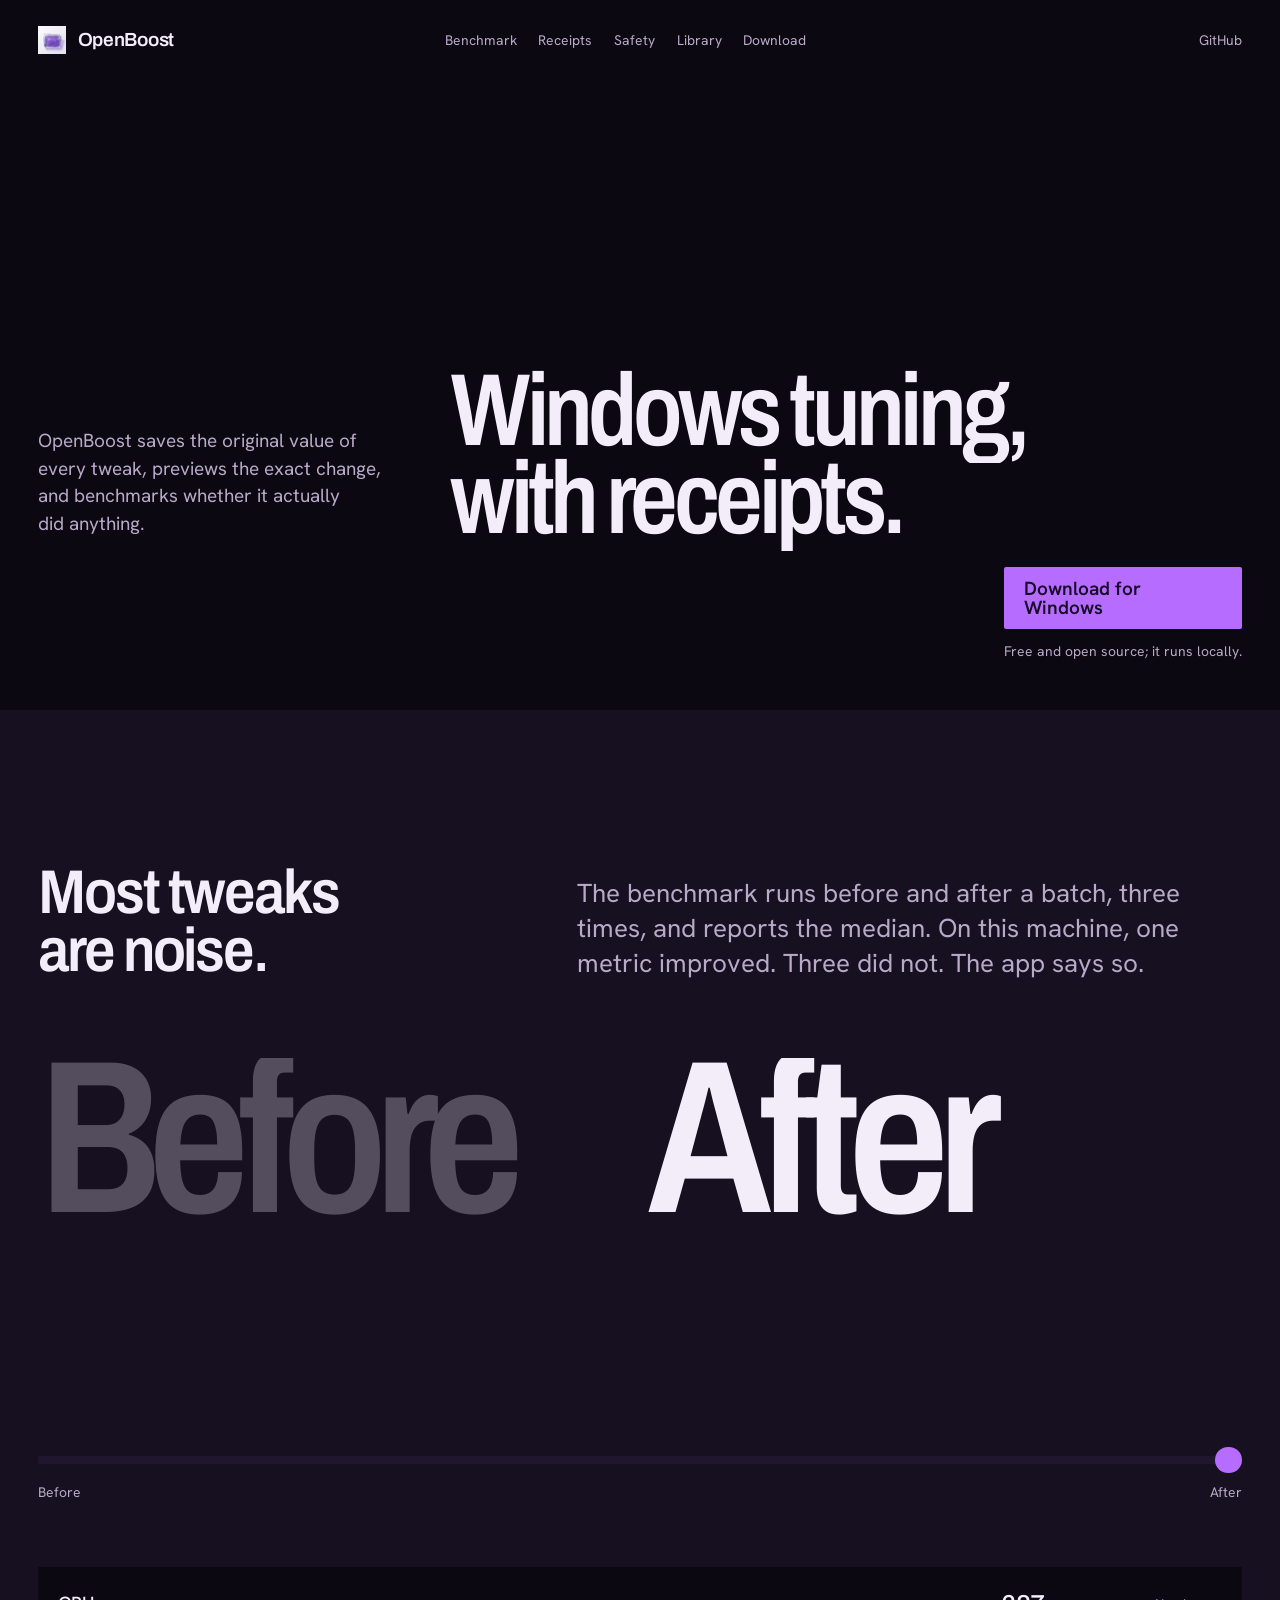
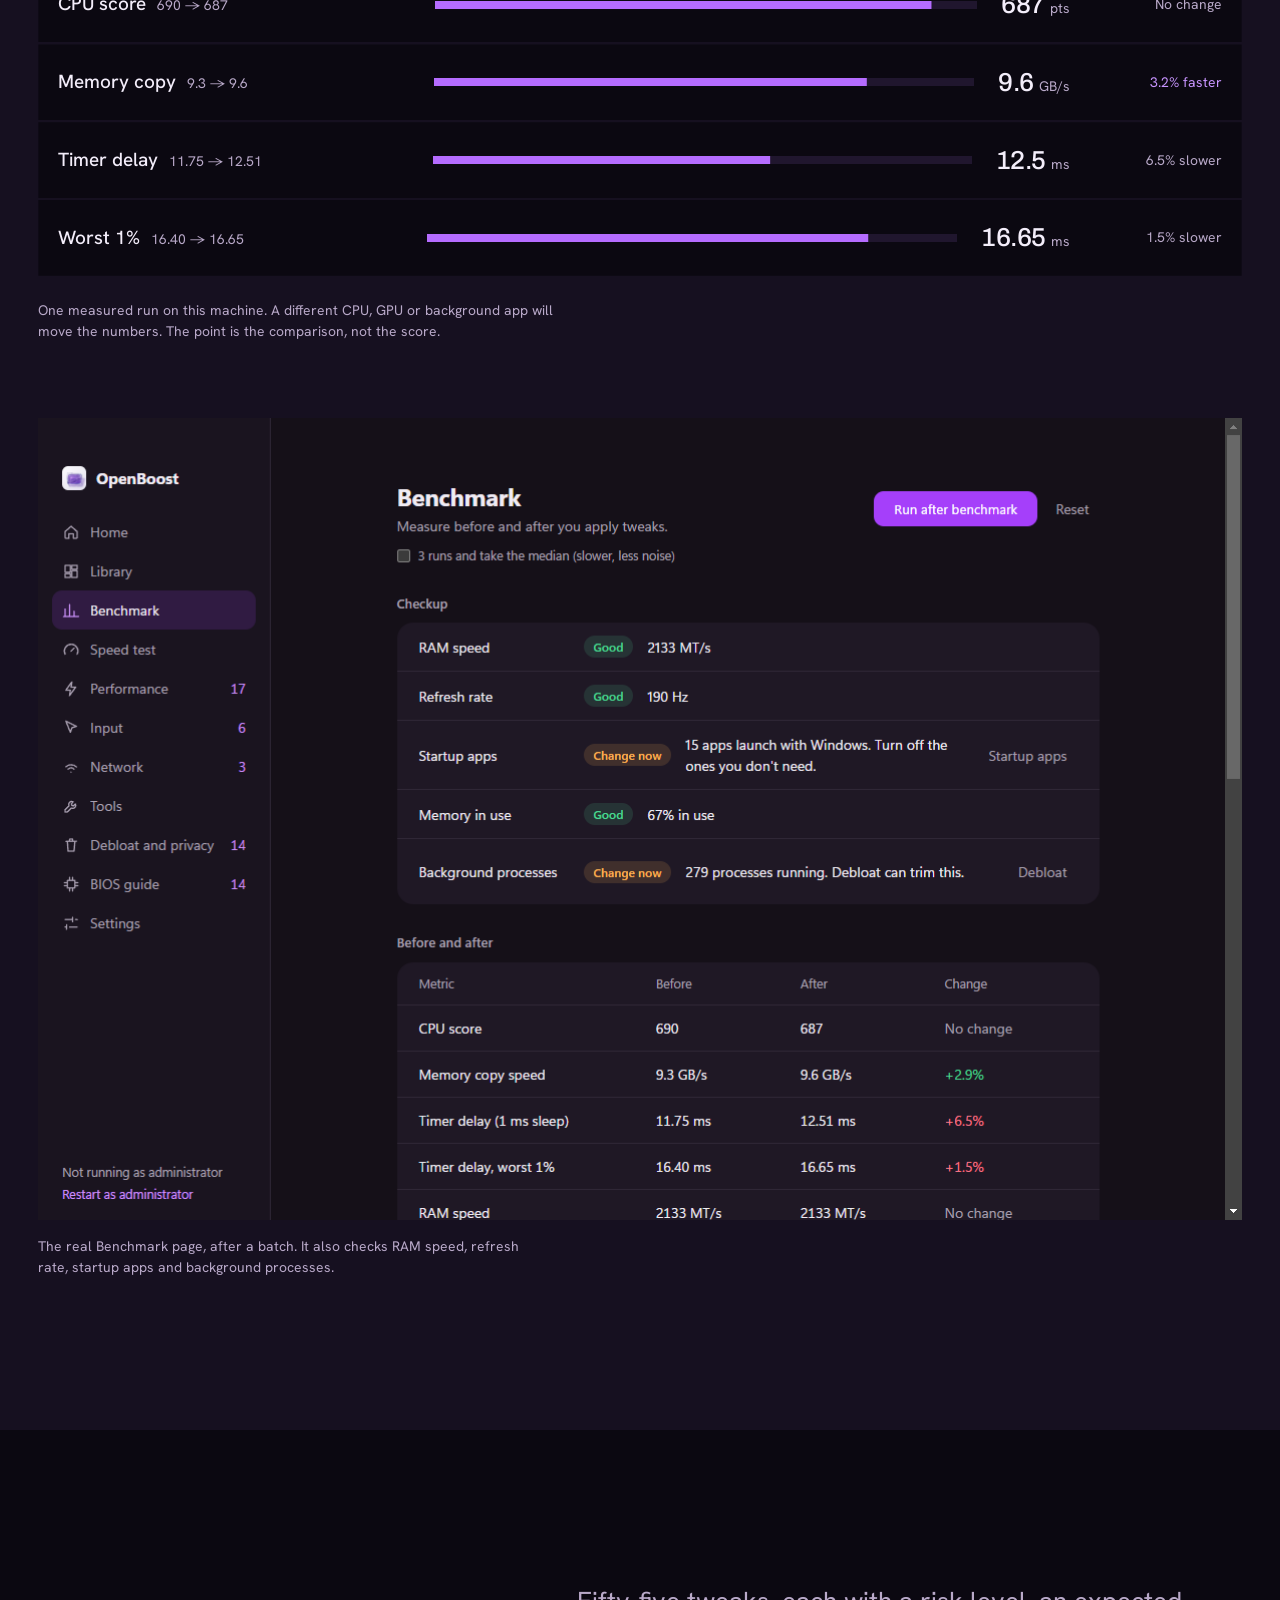
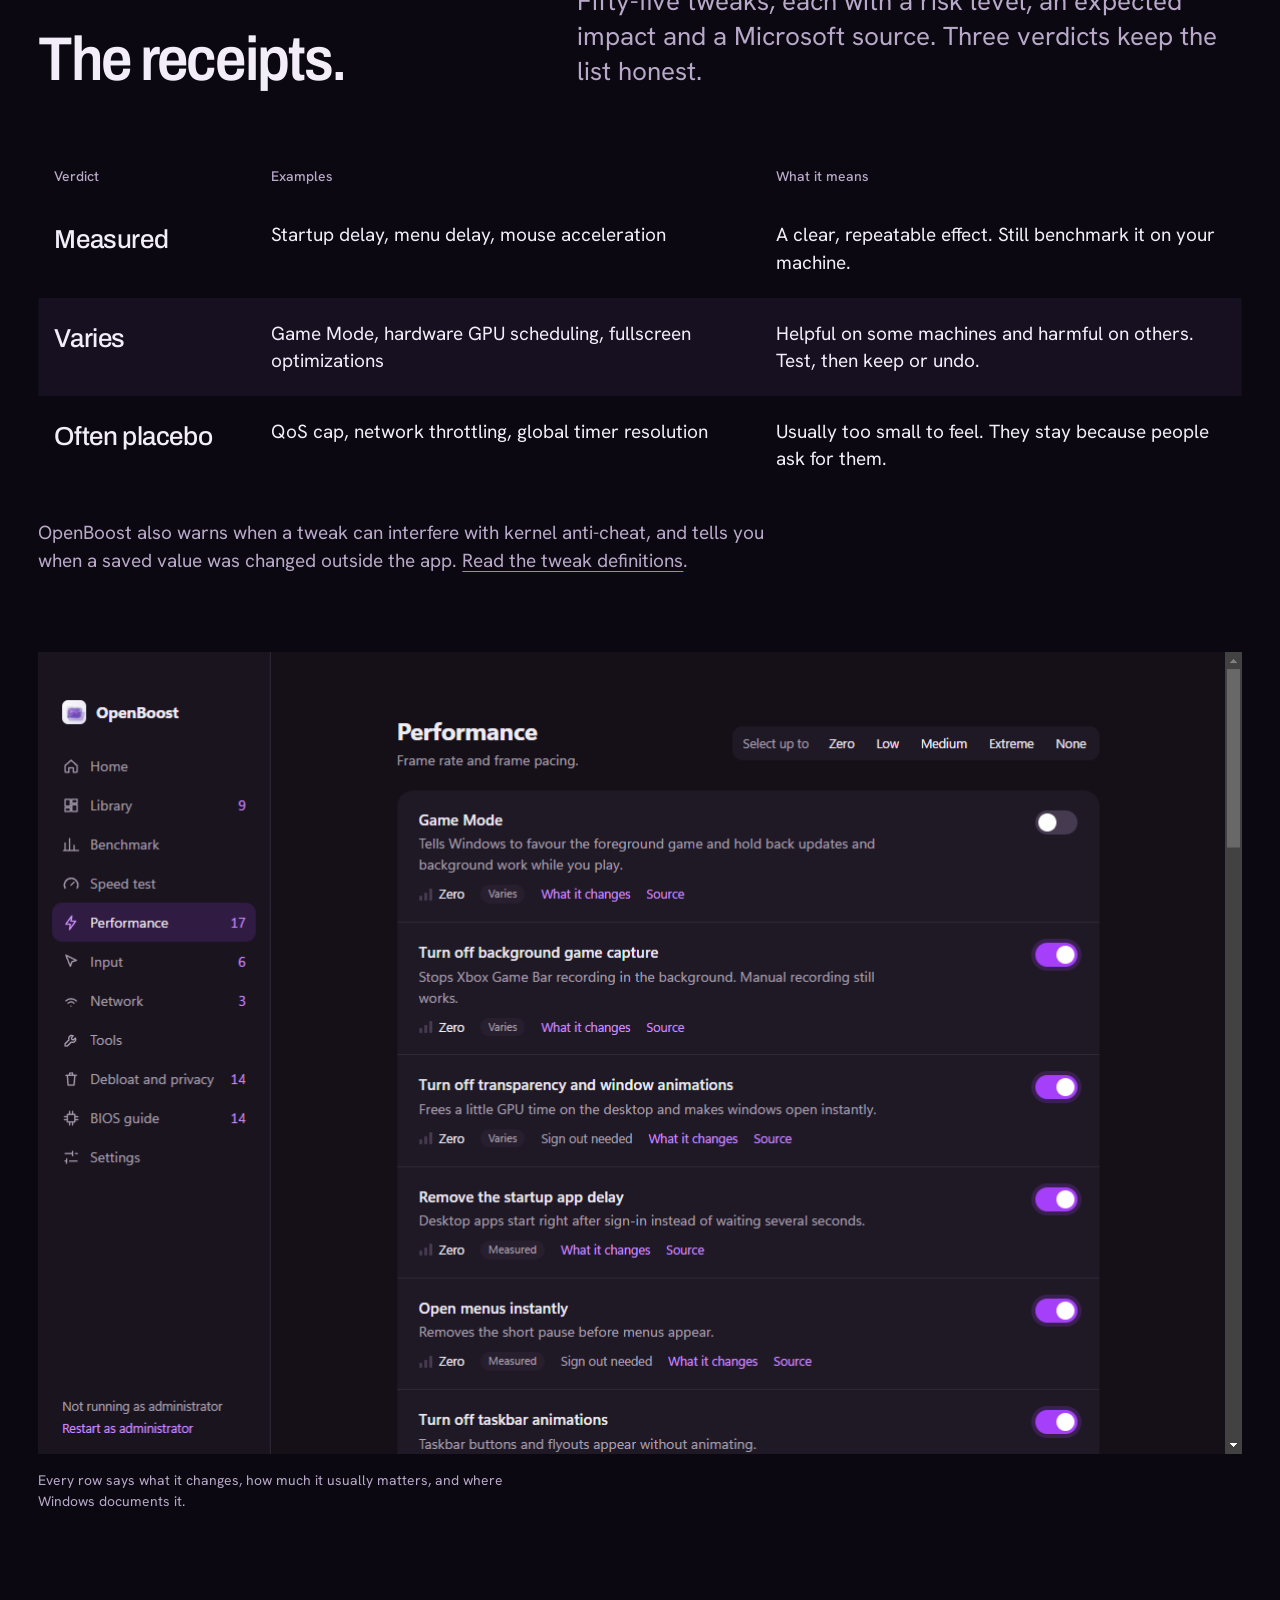
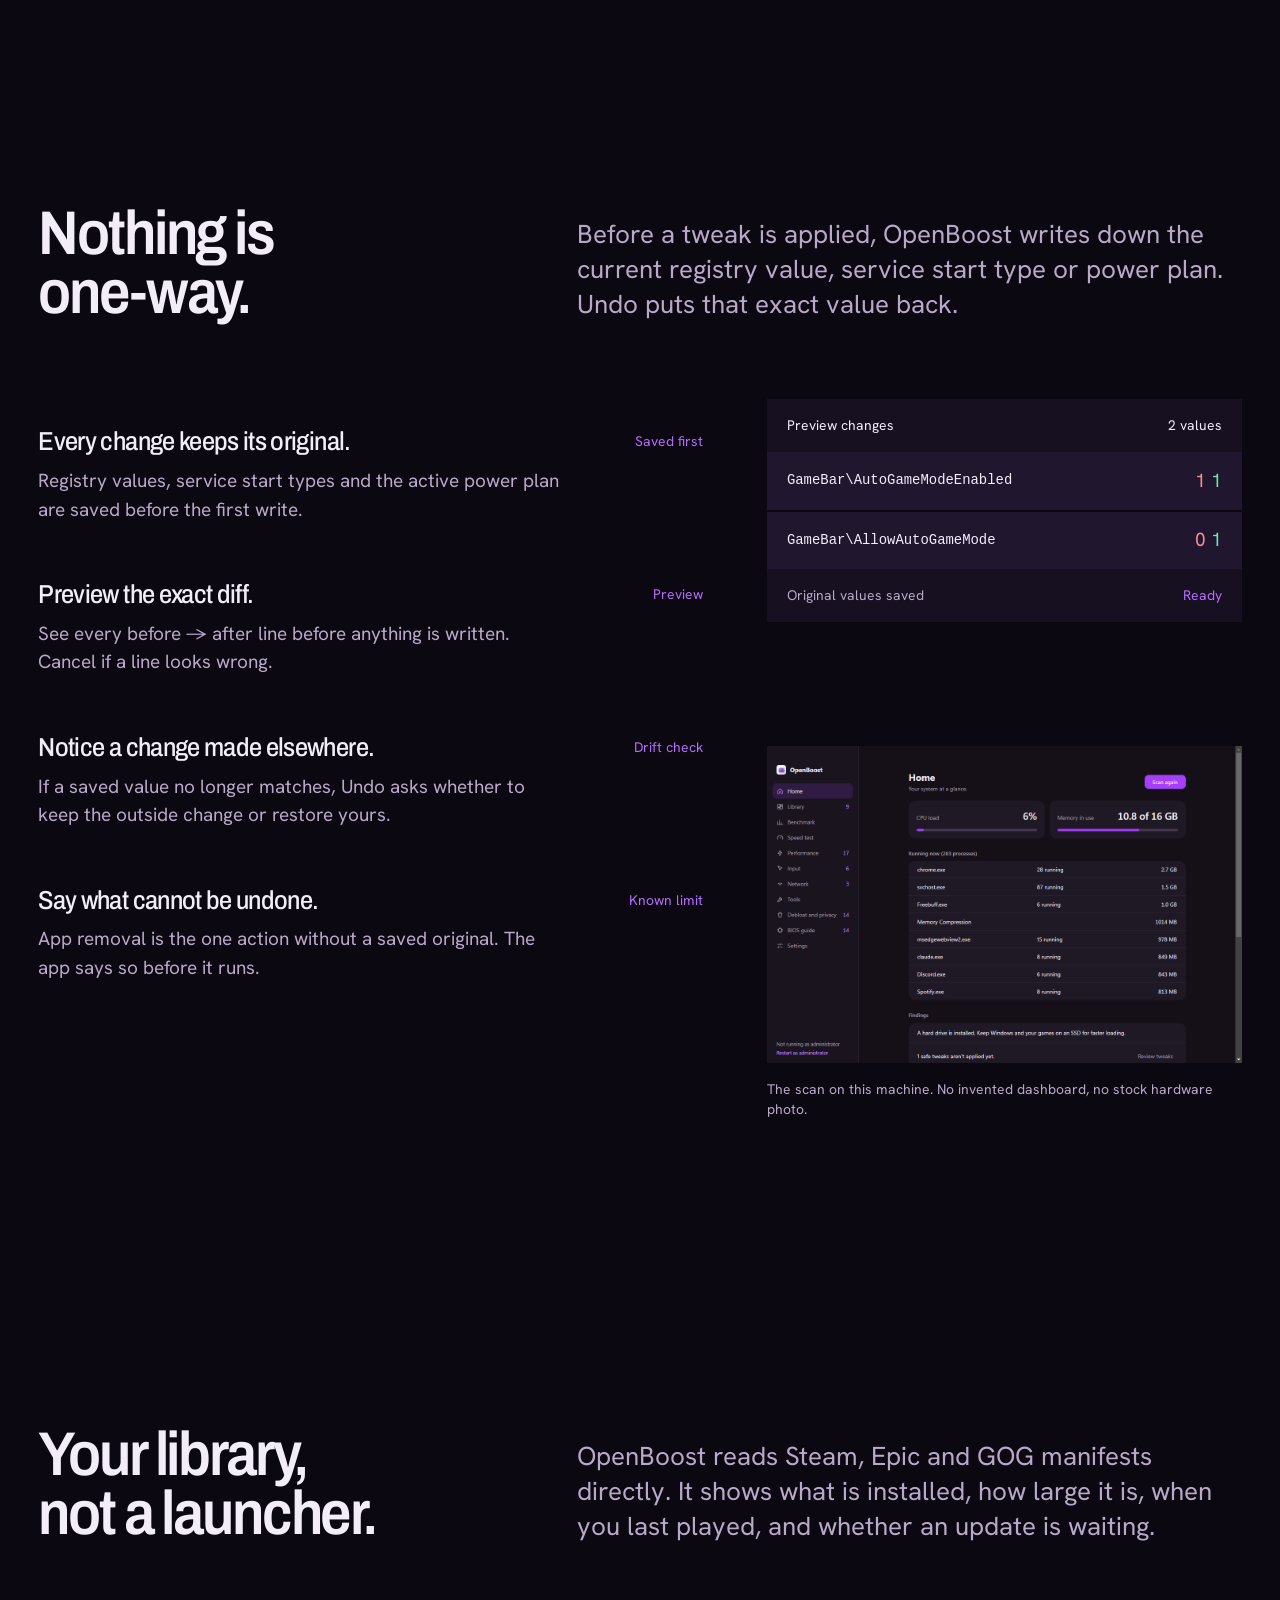
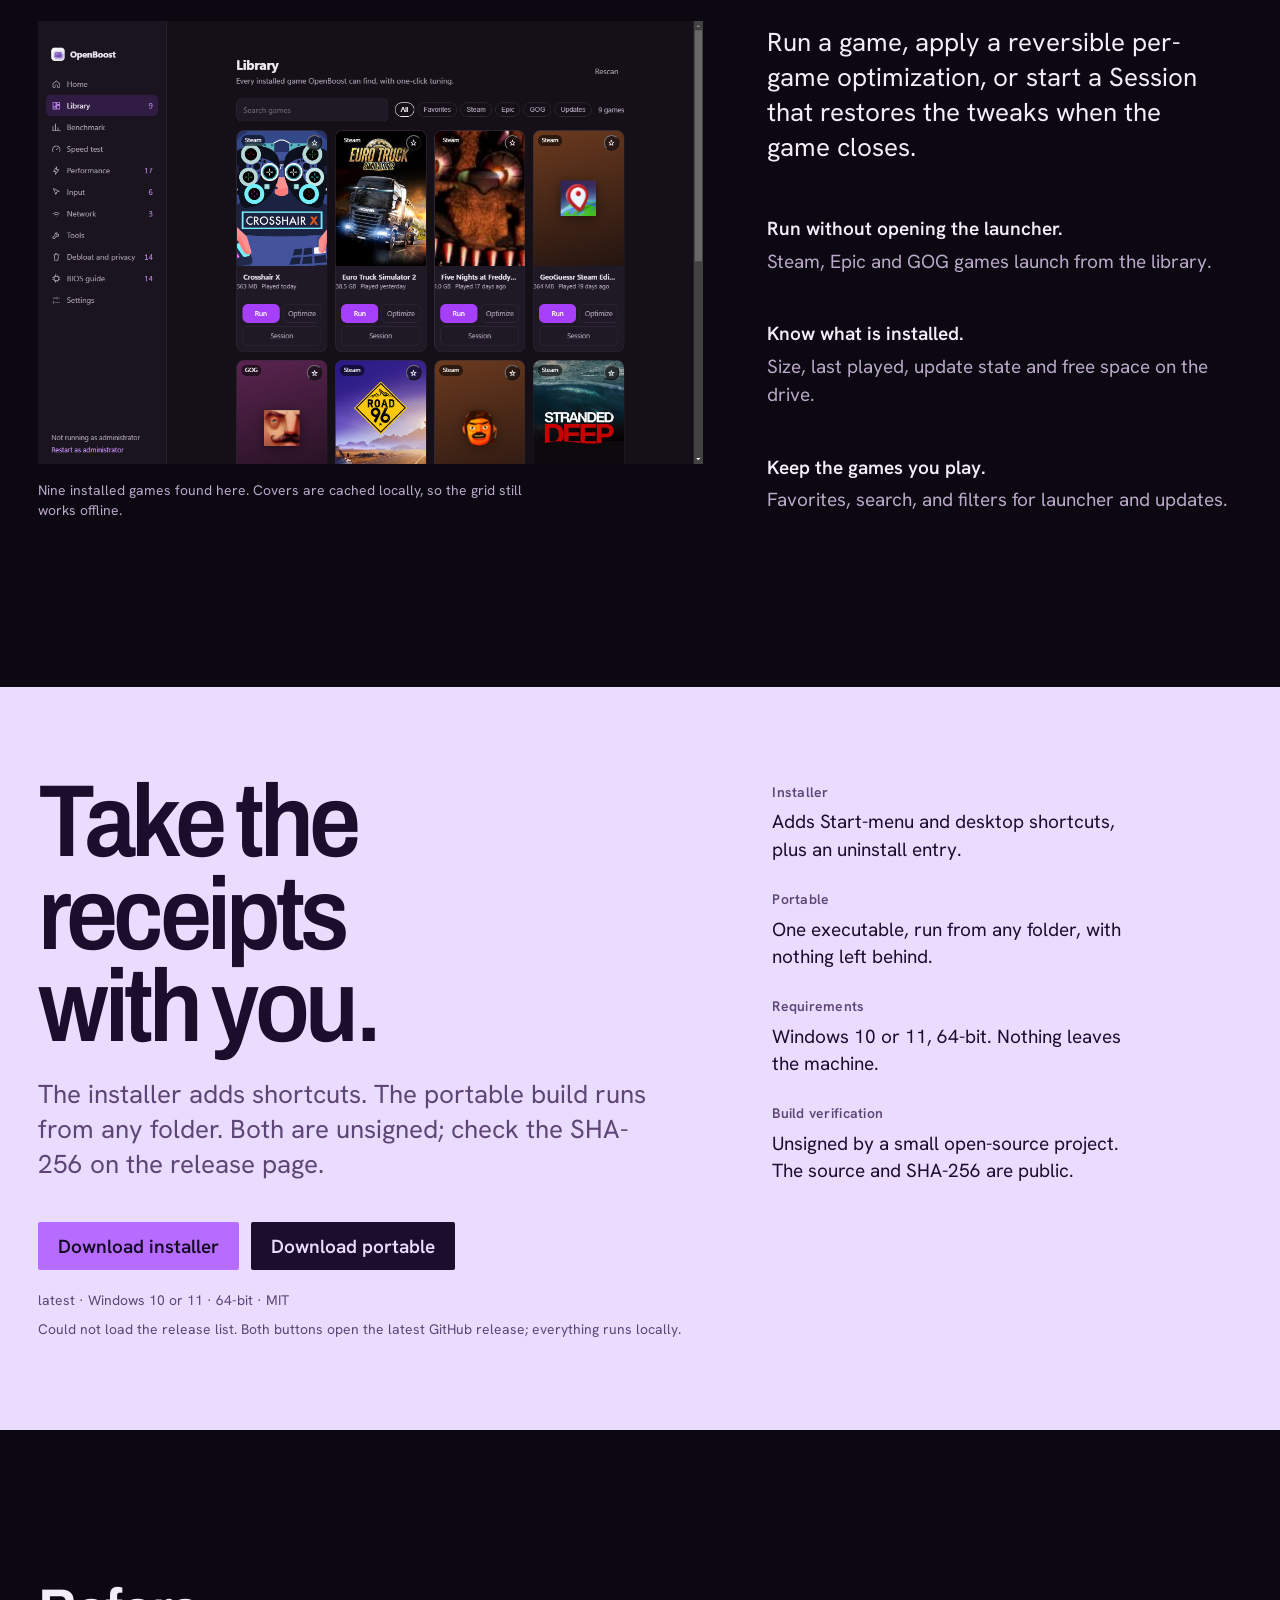
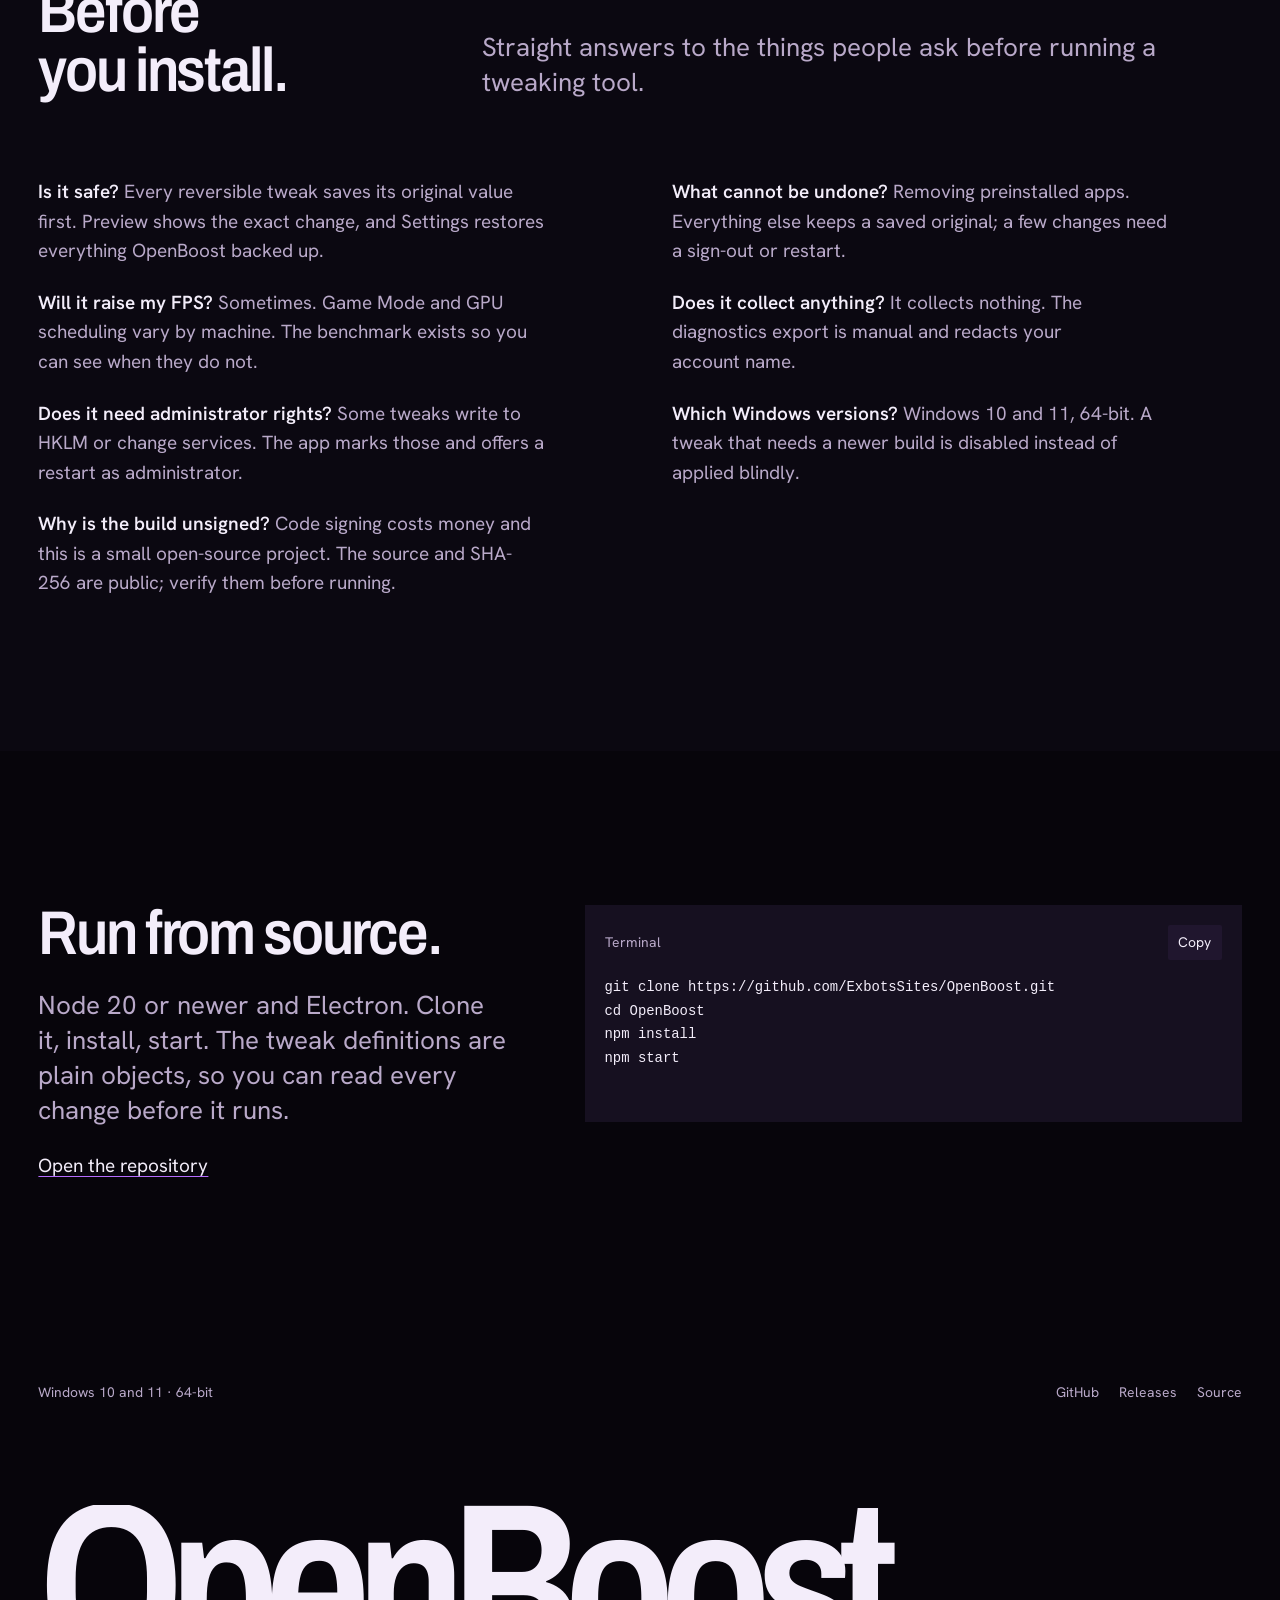
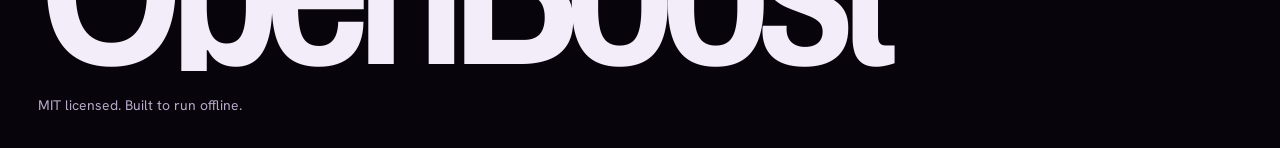
==== index.html @ c52b4f77 "Add files via upload" ====
<!doctype html>
<html lang="en">
<head>
  <meta charset="utf-8">
  <meta name="viewport" content="width=device-width, initial-scale=1">
  <meta name="theme-color" content="#0b0811">
  <meta name="description" content="OpenBoost is a small Windows utility that saves the original value of every tweak, previews the exact change, and benchmarks whether it helped.">
  <title>OpenBoost — Windows tuning, with receipts</title>
  <link rel="icon" type="image/x-icon" href="icon.ico">
  <link rel="preconnect" href="https://fonts.googleapis.com">
  <link rel="preconnect" href="https://fonts.gstatic.com" crossorigin>
  <link href="https://fonts.googleapis.com/css2?family=Archivo:wdth,wght@75..125,400..700&family=Hanken+Grotesk:wght@400;500;600&display=swap" rel="stylesheet">
  <link rel="stylesheet" href="styles.css">
  <script>document.documentElement.classList.add('js')</script>
</head>
<body>
  <a class="skip-link" href="#main">Skip to content</a>

  <header class="site-header" id="top">
    <div class="shell header-row">
      <a class="brand" href="#top" aria-label="OpenBoost home">
        <img src="icon.jpg" width="28" height="28" alt="">
        <span>OpenBoost</span>
      </a>

      <nav class="site-nav" aria-label="Sections">
        <a href="#benchmark">Benchmark</a>
        <a href="#proof">Receipts</a>
        <a href="#safety">Safety</a>
        <a href="#library">Library</a>
        <a href="#download">Download</a>
      </nav>

      <a class="header-github" href="https://github.com/ExbotsSites/OpenBoost" target="_blank" rel="noopener noreferrer">GitHub</a>

      <details class="mobile-menu">
        <summary>Menu</summary>
        <nav aria-label="Sections">
          <a href="#benchmark">Benchmark</a>
          <a href="#proof">Receipts</a>
          <a href="#safety">Safety</a>
          <a href="#library">Library</a>
          <a href="#download">Download</a>
          <a href="https://github.com/ExbotsSites/OpenBoost" target="_blank" rel="noopener noreferrer">GitHub</a>
        </nav>
      </details>
    </div>
  </header>

  <main id="main">
    <section class="hero" aria-labelledby="hero-title">
      <div class="shell hero-grid">
        <h1 class="hero-title" id="hero-title">
          <span class="line"><span data-line style="--i:0">Windows tuning,</span></span>
          <span class="line"><span data-line style="--i:1">with receipts.</span></span>
        </h1>

        <p class="hero-support" data-load>OpenBoost saves the original value of every tweak, previews the exact change, and benchmarks whether it actually did anything.</p>

        <div class="hero-cta" data-load>
          <a class="button" href="#download" id="hero-download">Download for Windows</a>
          <span class="hero-note">Free and open source; it runs locally.</span>
        </div>
      </div>
    </section>

    <section class="section section--surface" id="benchmark" aria-labelledby="benchmark-title">
      <div class="shell">
        <div class="section-head">
          <h2 id="benchmark-title">Most tweaks are noise.</h2>
          <p class="lead">The benchmark runs before and after a batch, three times, and reports the median. On this machine, one metric improved. Three did not. The app says so.</p>
        </div>

        <div class="compare" data-compare>
          <div class="compare-words" aria-hidden="true">
            <span class="compare-word" data-side="before">Before</span>
            <span class="compare-word" data-side="after">After</span>
          </div>

          <div class="compare-control">
            <label class="visually-hidden" for="compare-range">Compare the benchmark before and after the tweaks</label>
            <input id="compare-range" type="range" min="0" max="100" value="0" step="1">
            <div class="compare-scale" aria-hidden="true"><span>Before</span><span>After</span></div>
          </div>

          <div class="metrics" data-stagger>
            <div class="metric" data-before="690" data-after="687" data-good="up" data-decimals="0" data-max="750" data-reveal="rise">
              <span class="metric-name">CPU score <small class="metric-values">690 → 687</small></span>
              <span class="metric-track" aria-hidden="true"><i></i></span>
              <span class="metric-read"><b data-now>690</b><span class="metric-unit">pts</span></span>
              <span class="metric-delta" data-delta>Baseline</span>
            </div>
            <div class="metric" data-before="9.3" data-after="9.6" data-good="up" data-decimals="1" data-max="12" data-reveal="rise">
              <span class="metric-name">Memory copy <small class="metric-values">9.3 → 9.6</small></span>
              <span class="metric-track" aria-hidden="true"><i></i></span>
              <span class="metric-read"><b data-now>9.3</b><span class="metric-unit">GB/s</span></span>
              <span class="metric-delta" data-delta>Baseline</span>
            </div>
            <div class="metric" data-before="11.75" data-after="12.51" data-good="down" data-decimals="1" data-max="20" data-reveal="rise">
              <span class="metric-name">Timer delay <small class="metric-values">11.75 → 12.51</small></span>
              <span class="metric-track" aria-hidden="true"><i></i></span>
              <span class="metric-read"><b data-now>11.75</b><span class="metric-unit">ms</span></span>
              <span class="metric-delta" data-delta>Baseline</span>
            </div>
            <div class="metric" data-before="16.40" data-after="16.65" data-good="down" data-decimals="2" data-max="20" data-reveal="rise">
              <span class="metric-name">Worst 1% <small class="metric-values">16.40 → 16.65</small></span>
              <span class="metric-track" aria-hidden="true"><i></i></span>
              <span class="metric-read"><b data-now>16.40</b><span class="metric-unit">ms</span></span>
              <span class="metric-delta" data-delta>Baseline</span>
            </div>
          </div>

          <p class="compare-note">One measured run on this machine. A different CPU, GPU or background app will move the numbers. The point is the comparison, not the score.</p>
        </div>

        <figure class="shot shot--bench" data-reveal="clip">
          <img src="screenshots/bench.png" width="1200" height="800" alt="OpenBoost benchmark page showing before and after CPU, memory, timer and worst-frame results.">
          <figcaption>The real Benchmark page, after a batch. It also checks RAM speed, refresh rate, startup apps and background processes.</figcaption>
        </figure>
      </div>
    </section>

    <section class="section" id="proof" aria-labelledby="proof-title">
      <div class="shell">
        <div class="section-head">
          <h2 id="proof-title">The receipts.</h2>
          <p class="lead">Fifty-five tweaks, each with a risk level, an expected impact and a Microsoft source. Three verdicts keep the list honest.</p>
        </div>

        <table class="proof-table">
          <thead>
            <tr><th scope="col">Verdict</th><th scope="col">Examples</th><th scope="col">What it means</th></tr>
          </thead>
          <tbody data-stagger>
            <tr data-reveal="rise">
              <th scope="row">Measured</th>
              <td>Startup delay, menu delay, mouse acceleration</td>
              <td>A clear, repeatable effect. Still benchmark it on your machine.</td>
            </tr>
            <tr data-reveal="rise">
              <th scope="row">Varies</th>
              <td>Game Mode, hardware GPU scheduling, fullscreen optimizations</td>
              <td>Helpful on some machines and harmful on others. Test, then keep or undo.</td>
            </tr>
            <tr data-reveal="rise">
              <th scope="row">Often placebo</th>
              <td>QoS cap, network throttling, global timer resolution</td>
              <td>Usually too small to feel. They stay because people ask for them.</td>
            </tr>
          </tbody>
        </table>

        <p class="proof-note">OpenBoost also warns when a tweak can interfere with kernel anti-cheat, and tells you when a saved value was changed outside the app. <a class="link" href="https://github.com/ExbotsSites/OpenBoost/blob/main/tweaks.js" target="_blank" rel="noopener noreferrer">Read the tweak definitions</a>.</p>

        <figure class="shot shot--proof" data-reveal="clip">
          <img src="screenshots/tweaks.png" width="1200" height="800" alt="OpenBoost Performance page showing impact tags and Source links beside each tweak.">
          <figcaption>Every row says what it changes, how much it usually matters, and where Windows documents it.</figcaption>
        </figure>
      </div>
    </section>

    <section class="section section--safety" id="safety" aria-labelledby="safety-title">
      <div class="shell">
        <div class="section-head">
          <h2 id="safety-title">Nothing is one-way.</h2>
          <p class="lead">Before a tweak is applied, OpenBoost writes down the current registry value, service start type or power plan. Undo puts that exact value back.</p>
        </div>

        <div class="safety-grid">
          <div class="bands" data-stagger>
            <article class="band" data-reveal="left">
              <div><h3>Every change keeps its original.</h3><p>Registry values, service start types and the active power plan are saved before the first write.</p></div>
              <span class="band-state">Saved first</span>
            </article>
            <article class="band" data-reveal="left">
              <div><h3>Preview the exact diff.</h3><p>See every before → after line before anything is written. Cancel if a line looks wrong.</p></div>
              <span class="band-state">Preview</span>
            </article>
            <article class="band" data-reveal="left">
              <div><h3>Notice a change made elsewhere.</h3><p>If a saved value no longer matches, Undo asks whether to keep the outside change or restore yours.</p></div>
              <span class="band-state">Drift check</span>
            </article>
            <article class="band" data-reveal="left">
              <div><h3>Say what cannot be undone.</h3><p>App removal is the one action without a saved original. The app says so before it runs.</p></div>
              <span class="band-state">Known limit</span>
            </article>
          </div>

          <div class="safety-side">
            <div class="diff" data-ui aria-label="Example of a preview comparison">
              <div class="diff-head"><span>Preview changes</span><span>2 values</span></div>
              <div class="diff-body">
                <div class="diff-row"><code>GameBar\AutoGameModeEnabled</code><span><del>1</del> <ins>1</ins></span></div>
                <div class="diff-row"><code>GameBar\AllowAutoGameMode</code><span><del>0</del> <ins>1</ins></span></div>
              </div>
              <div class="diff-foot"><span>Original values saved</span><span class="diff-status">Ready</span></div>
            </div>

            <figure class="shot shot--safety" data-reveal="clip">
              <img src="screenshots/home.png" width="1200" height="800" alt="OpenBoost Home page showing CPU and memory use, running processes and findings.">
              <figcaption>The scan on this machine. No invented dashboard, no stock hardware photo.</figcaption>
            </figure>
          </div>
        </div>
      </div>
    </section>

    <section class="section section--library" id="library" aria-labelledby="library-title">
      <div class="shell">
        <div class="section-head">
          <h2 id="library-title">Your library, not a launcher.</h2>
          <p class="lead">OpenBoost reads Steam, Epic and GOG manifests directly. It shows what is installed, how large it is, when you last played, and whether an update is waiting.</p>
        </div>

        <div class="library-grid">
          <figure class="shot shot--library" data-reveal="clip">
            <img src="screenshots/library.png" width="1200" height="800" alt="OpenBoost game library showing Steam, Epic and GOG covers, install sizes, favorites and Session buttons.">
            <figcaption>Nine installed games found here. Covers are cached locally, so the grid still works offline.</figcaption>
          </figure>

          <div class="library-facts" data-reveal="rise">
            <p class="facts-lead">Run a game, apply a reversible per-game optimization, or start a Session that restores the tweaks when the game closes.</p>
            <ul class="facts">
              <li><strong>Run without opening the launcher.</strong><span>Steam, Epic and GOG games launch from the library.</span></li>
              <li><strong>Know what is installed.</strong><span>Size, last played, update state and free space on the drive.</span></li>
              <li><strong>Keep the games you play.</strong><span>Favorites, search, and filters for launcher and updates.</span></li>
            </ul>
          </div>
        </div>
      </div>
    </section>

    <section class="download" id="download" aria-labelledby="download-title">
      <div class="shell download-grid">
        <div class="download-main">
          <h2 id="download-title">Take the receipts with you.</h2>
          <p class="download-lead">The installer adds shortcuts. The portable build runs from any folder. Both are unsigned; check the SHA-256 on the release page.</p>

          <div class="download-actions">
            <a class="button button--accent" id="dl-setup" data-download href="https://github.com/ExbotsSites/OpenBoost/releases/latest"><span id="setup-label">Download installer</span></a>
            <a class="button button--ink" id="dl-portable" data-download href="https://github.com/ExbotsSites/OpenBoost/releases/latest"><span id="portable-label">Download portable</span></a>
          </div>

          <p class="download-meta"><span data-version>Latest</span> · Windows 10 or 11 · 64-bit · MIT</p>
          <p class="download-note" id="release-note">Downloads open the latest GitHub release; everything stays on this PC.</p>
        </div>

        <dl class="download-facts" aria-label="Build details">
          <div><dt>Installer</dt><dd>Adds Start-menu and desktop shortcuts, plus an uninstall entry.</dd></div>
          <div><dt>Portable</dt><dd>One executable, run from any folder, with nothing left behind.</dd></div>
          <div><dt>Requirements</dt><dd>Windows 10 or 11, 64-bit. Nothing leaves the machine.</dd></div>
          <div><dt>Build verification</dt><dd>Unsigned by a small open-source project. The source and SHA-256 are public.</dd></div>
        </dl>
      </div>
    </section>

    <section class="section" id="questions" aria-labelledby="questions-title">
      <div class="shell">
        <div class="faq-head">
          <h2 id="questions-title">Before you install.</h2>
          <p class="lead">Straight answers to the things people ask before running a tweaking tool.</p>
        </div>

        <div class="faq-text" data-stagger>
          <p data-reveal="rise"><strong>Is it safe?</strong> Every reversible tweak saves its original value first. Preview shows the exact change, and Settings restores everything OpenBoost backed up.</p>
          <p data-reveal="rise"><strong>Will it raise my FPS?</strong> Sometimes. Game Mode and GPU scheduling vary by machine. The benchmark exists so you can see when they do not.</p>
          <p data-reveal="rise"><strong>Does it need administrator rights?</strong> Some tweaks write to HKLM or change services. The app marks those and offers a restart as administrator.</p>
          <p data-reveal="rise"><strong>Why is the build unsigned?</strong> Code signing costs money and this is a small open-source project. The source and SHA-256 are public; verify them before running.</p>
          <p data-reveal="rise"><strong>What cannot be undone?</strong> Removing preinstalled apps. Everything else keeps a saved original; a few changes need a sign-out or restart.</p>
          <p data-reveal="rise"><strong>Does it collect anything?</strong> It collects nothing. The diagnostics export is manual and redacts your account name.</p>
          <p data-reveal="rise"><strong>Which Windows versions?</strong> Windows 10 and 11, 64-bit. A tweak that needs a newer build is disabled instead of applied blindly.</p>
        </div>
      </div>
    </section>

    <section class="section section--source" id="source" aria-labelledby="source-title">
      <div class="shell source-grid">
        <div data-reveal="rise">
          <h2 id="source-title">Run from source.</h2>
          <p class="lead">Node 20 or newer and Electron. Clone it, install, start. The tweak definitions are plain objects, so you can read every change before it runs.</p>
          <a class="link" href="https://github.com/ExbotsSites/OpenBoost" target="_blank" rel="noopener noreferrer">Open the repository</a>
        </div>

        <div class="code" data-reveal="clip">
          <div class="code-head">
            <span>Terminal</span>
            <button class="copy" id="copy-code" type="button">Copy</button>
          </div>
          <pre><code id="code-block">git clone https://github.com/ExbotsSites/OpenBoost.git
cd OpenBoost
npm install
npm start</code></pre>
          <p class="copy-status" id="copy-status" aria-live="polite"></p>
        </div>
      </div>
    </section>
  </main>

  <footer class="site-footer">
    <div class="shell">
      <div class="footer-top">
        <p class="footer-note">Windows 10 and 11 · 64-bit</p>
        <div class="footer-links">
          <a href="https://github.com/ExbotsSites/OpenBoost" target="_blank" rel="noopener noreferrer">GitHub</a>
          <a href="https://github.com/ExbotsSites/OpenBoost/releases" target="_blank" rel="noopener noreferrer">Releases</a>
          <a href="#source">Source</a>
        </div>
      </div>
      <p class="footer-wordmark">OpenBoost</p>
      <p class="footer-meta">MIT licensed. Built to run offline.</p>
    </div>
  </footer>

  <script src="app.js"></script>
</body>
</html>
---- styles.css ----
:root {
  color-scheme: dark;
  --bg: #0b0811;
  --bg-deep: #07050b;
  --surface: #161020;
  --surface-2: #20162e;
  --ink: #f3edfa;
  --muted: #b9a9c9;
  --accent: #b56cff;
  --accent-strong: #c894ff;
  --accent-ink: #170a26;
  --field: #e9dcff;
  --field-ink: #1b0e2c;
  --field-muted: #5d4675;
  --font-display: "Archivo", "Helvetica Neue", Arial, sans-serif;
  --font-text: "Hanken Grotesk", "Helvetica Neue", Arial, sans-serif;
  --step-small: clamp(0.8125rem, 0.79rem + 0.1vw, 0.875rem);
  --step-body: clamp(1.0625rem, 1rem + 0.25vw, 1.1875rem);
  --step-lead: clamp(1.25rem, 1.1rem + 0.7vw, 1.625rem);
  --step-head: clamp(2rem, 1.3rem + 3.2vw, 4rem);
  --step-display: clamp(2.6rem, 8vw, 7.5rem);
  --gutter: clamp(1.25rem, 3vw, 3rem);
  --max: 90rem;
  --ease-out: cubic-bezier(0.22, 1, 0.36, 1);
  --ease-expo: cubic-bezier(0.16, 1, 0.3, 1);
  --ease-in-out: cubic-bezier(0.76, 0, 0.24, 1);
  --t-press: 140ms;
  --t-hover: 180ms;
  --t-ui: 240ms;
  --reveal: 800ms;
}

*,
*::before,
*::after { box-sizing: border-box; }

html {
  overflow-x: clip;
  scroll-behavior: smooth;
  scroll-padding-top: 6rem;
}

body {
  margin: 0;
  overflow-x: clip;
  background: var(--bg);
  color: var(--ink);
  font-family: var(--font-text);
  font-size: var(--step-body);
  line-height: 1.5;
  font-kerning: normal;
  text-rendering: optimizeLegibility;
  -webkit-font-smoothing: antialiased;
}

::selection { background: var(--accent); color: var(--accent-ink); }

:focus-visible {
  outline: 2px solid var(--accent);
  outline-offset: 4px;
}

a { color: inherit; }

img { max-width: 100%; }

p { margin: 0; text-wrap: pretty; }

h1, h2, h3 {
  margin: 0;
  font-family: var(--font-display);
  font-weight: 600;
  font-stretch: 88%;
  text-wrap: balance;
}

.shell {
  width: min(calc(100% - (2 * var(--gutter))), var(--max));
  margin-inline: auto;
}

.skip-link {
  position: fixed;
  top: 0.75rem;
  left: 0.75rem;
  z-index: 50;
  padding: 0.7rem 0.9rem;
  background: var(--accent);
  color: var(--accent-ink);
  font-size: var(--step-small);
  text-decoration: none;
  transform: translateY(-180%);
}
.skip-link:focus { transform: none; }

.visually-hidden {
  position: absolute !important;
  width: 1px;
  height: 1px;
  padding: 0;
  margin: -1px;
  overflow: hidden;
  clip: rect(0, 0, 0, 0);
  white-space: nowrap;
  border: 0;
}

/* Navigation */

.site-header {
  position: sticky;
  top: 0;
  z-index: 20;
  background: var(--bg);
  transition: background-color var(--t-ui) ease;
}
.site-header.is-scrolled { background: var(--surface); }

.header-row {
  display: grid;
  grid-template-columns: repeat(12, minmax(0, 1fr));
  align-items: center;
  gap: 1rem;
  height: 5rem;
}

.brand {
  grid-column: 1 / 4;
  display: inline-flex;
  align-items: center;
  gap: 0.7rem;
  font-family: var(--font-display);
  font-size: var(--step-body);
  font-weight: 600;
  letter-spacing: -0.015em;
  text-decoration: none;
}
.brand img { display: block; width: 1.75rem; height: 1.75rem; object-fit: cover; }

.site-nav {
  grid-column: 5 / 10;
  display: flex;
  flex-wrap: wrap;
  gap: 0.5rem 1.35rem;
  align-items: center;
}
.site-nav a,
.header-github,
.footer-links a {
  color: var(--muted);
  font-size: var(--step-small);
  text-decoration: none;
  text-underline-offset: 0.22em;
  text-decoration-thickness: 0.07em;
  transition: color var(--t-hover) ease, text-decoration-color var(--t-hover) ease;
  text-decoration-color: transparent;
}
.header-github { grid-column: 12 / 13; justify-self: end; }
.site-nav a:hover,
.header-github:hover,
.footer-links a:hover { color: var(--ink); text-decoration-color: currentColor; }

.mobile-menu { display: none; }
.mobile-menu summary {
  color: var(--ink);
  font-size: var(--step-small);
  list-style: none;
  cursor: pointer;
  padding: 0.55rem 0;
}
.mobile-menu summary::-webkit-details-marker { display: none; }
.mobile-menu summary::after { content: " +"; color: var(--accent); }
.mobile-menu[open] summary::after { content: " −"; }

/* Hero */

.hero {
  min-height: 70svh;
  display: flex;
  align-items: flex-end;
  padding-block: clamp(6rem, 15vh, 10rem) clamp(3rem, 5vh, 4.5rem);
}

.hero-grid {
  display: grid;
  grid-template-columns: repeat(12, minmax(0, 1fr));
  grid-template-rows: auto auto;
  align-items: end;
  gap: 1.5rem 2rem;
}

.hero-title {
  grid-column: 5 / -1;
  grid-row: 1;
  font-size: var(--step-display);
  line-height: 0.86;
  letter-spacing: -0.045em;
  font-weight: 600;
  font-stretch: 78%;
  max-width: 15ch;
}

.hero-title .line {
  display: block;
  overflow: hidden;
  padding-bottom: 0.08em;
  margin-bottom: -0.08em;
}
.hero-title .line > span { display: block; }

.hero-support {
  grid-column: 1 / 5;
  grid-row: 1;
  align-self: end;
  max-width: 32ch;
  padding-bottom: 0.35rem;
  color: var(--muted);
  font-size: var(--step-body);
  line-height: 1.45;
}

.hero-cta {
  grid-column: 12 / 13;
  grid-row: 2;
  justify-self: end;
  display: flex;
  flex-direction: column;
  align-items: flex-end;
  gap: 0.75rem;
}
.hero-note { color: var(--muted); font-size: var(--step-small); white-space: nowrap; }

/* Buttons and links */

.button {
  display: inline-flex;
  align-items: center;
  justify-content: center;
  min-height: 3rem;
  padding: 0.75rem 1.25rem;
  border: 0;
  border-radius: 2px;
  background: var(--accent);
  color: var(--accent-ink);
  font-family: var(--font-text);
  font-size: var(--step-body);
  font-weight: 600;
  line-height: 1;
  text-decoration: none;
  cursor: pointer;
  transition: background-color var(--t-hover) ease, transform var(--t-press) var(--ease-out);
}
.button:hover { background: var(--accent-strong); }
.button:active { transform: translateY(1px); }
.button--ink { background: var(--field-ink); color: var(--field); }
.button--ink:hover { background: #321b4b; }
.button--accent { background: var(--accent); color: var(--accent-ink); }

.link {
  text-decoration: underline;
  text-decoration-color: var(--accent);
  text-underline-offset: 0.2em;
  text-decoration-thickness: 0.07em;
  transition: color var(--t-hover) ease;
}
.link:hover { color: var(--accent-strong); }

/* Shared section rhythm */

.section { padding-block: clamp(6rem, 12vw, 12rem); padding-inline: var(--gutter); }
.section > .shell,
.download > .shell { width: min(100%, var(--max)); }
.section--surface { background: var(--surface); }
.section--safety { padding-top: clamp(6rem, 11vw, 11rem); }
.section--library { padding-block: clamp(6rem, 12vw, 12rem); }
.section--source { background: var(--bg-deep); }

.section-head {
  display: grid;
  grid-template-columns: 5fr 7fr;
  gap: 2rem 4rem;
  align-items: end;
  margin-bottom: clamp(3rem, 6vw, 6rem);
}
.section-head h2 {
  font-size: var(--step-head);
  line-height: 0.95;
  letter-spacing: -0.035em;
  max-width: 12ch;
}
.lead {
  max-width: 58ch;
  color: var(--muted);
  font-size: var(--step-lead);
  line-height: 1.35;
}

/* Benchmark */

.compare { position: relative; --t: 0; }

.compare-words {
  display: grid;
  grid-template-columns: 1fr 1fr;
  gap: 1rem;
  height: clamp(12rem, 29vw, 22rem);
  overflow: hidden;
}
.compare-word {
  display: block;
  font-family: var(--font-display);
  font-size: clamp(3.8rem, 17vw, 14rem);
  font-weight: 600;
  font-stretch: 78%;
  line-height: 0.75;
  letter-spacing: -0.06em;
  white-space: nowrap;
  color: var(--ink);
  opacity: calc(0.28 + ((1 - var(--t)) * 0.72));
  transition: opacity 120ms linear;
}
.compare-word[data-side="after"] { opacity: calc(0.28 + (var(--t) * 0.72)); }

.compare-control { margin-top: 1.75rem; }

input[type="range"] {
  display: block;
  width: 100%;
  height: 2.75rem;
  margin: 0;
  appearance: none;
  background: transparent;
  cursor: ew-resize;
}
input[type="range"]::-webkit-slider-runnable-track {
  height: 0.5rem;
  background: var(--surface-2);
}
input[type="range"]::-moz-range-track {
  height: 0.5rem;
  background: var(--surface-2);
}
input[type="range"]::-webkit-slider-thumb {
  appearance: none;
  width: 1.65rem;
  height: 1.65rem;
  margin-top: -0.575rem;
  border: 0;
  border-radius: 50%;
  background: var(--accent);
}
input[type="range"]::-moz-range-thumb {
  width: 1.65rem;
  height: 1.65rem;
  border: 0;
  border-radius: 50%;
  background: var(--accent);
}
input[type="range"]:focus-visible { outline: 2px solid var(--accent); outline-offset: 6px; }

.compare-scale {
  display: flex;
  justify-content: space-between;
  color: var(--muted);
  font-size: var(--step-small);
}

.metrics {
  margin-top: clamp(2.5rem, 5vw, 4.5rem);
  display: grid;
  gap: 2px;
}
.metric {
  display: grid;
  grid-template-columns: minmax(12rem, 1.3fr) minmax(8rem, 2fr) auto 8rem;
  align-items: center;
  gap: 1.5rem;
  padding: 1.15rem 1.25rem;
  background: var(--bg);
}
.metric-name {
  display: flex;
  flex-wrap: wrap;
  align-items: baseline;
  gap: 0.65rem;
  font-size: var(--step-body);
  font-weight: 500;
}
.metric-values { color: var(--muted); font-size: var(--step-small); font-weight: 400; font-variant-numeric: tabular-nums; }
.metric-track { display: block; height: 0.5rem; background: var(--surface-2); overflow: hidden; }
.metric-track i {
  display: block;
  width: 100%;
  height: 100%;
  background: var(--accent);
  transform: scaleX(0.92);
  transform-origin: left center;
  transition: transform 120ms linear;
}
.metric-read {
  display: inline-flex;
  align-items: baseline;
  justify-content: flex-end;
  gap: 0.3rem;
  font-variant-numeric: tabular-nums;
}
.metric-read b { font-family: var(--font-display); font-size: var(--step-lead); font-weight: 500; letter-spacing: -0.02em; }
.metric-unit { color: var(--muted); font-size: var(--step-small); }
.metric-delta { color: var(--muted); font-size: var(--step-small); text-align: right; font-variant-numeric: tabular-nums; }
.metric-delta.is-good { color: var(--accent-strong); }
.metric-delta.is-worse { color: var(--muted); }

.compare-note {
  margin-top: 1.5rem;
  max-width: 68ch;
  color: var(--muted);
  font-size: var(--step-small);
}

/* Screenshots */

.shot { margin: clamp(3rem, 6vw, 5.5rem) 0 0; }
.shot img {
  display: block;
  width: 100%;
  height: auto;
  background: var(--bg);
}
.shot figcaption {
  max-width: 62ch;
  margin-top: 1rem;
  color: var(--muted);
  font-size: var(--step-small);
  line-height: 1.45;
}

/* Proof */

.proof-table {
  width: 100%;
  border-collapse: collapse;
  text-align: left;
}
.proof-table thead th {
  padding: 0 1rem 0.8rem;
  color: var(--muted);
  font-size: var(--step-small);
  font-weight: 500;
}
.proof-table tbody tr:nth-child(even) { background: var(--surface); }
.proof-table tbody th,
.proof-table tbody td {
  padding: 1.35rem 1rem;
  vertical-align: top;
  font-size: var(--step-body);
  line-height: 1.45;
}
.proof-table tbody th {
  width: 18%;
  font-family: var(--font-display);
  font-size: var(--step-lead);
  font-weight: 500;
  letter-spacing: -0.015em;
}
.proof-table tbody td:nth-child(2) { width: 42%; }
.proof-note {
  max-width: 70ch;
  margin-top: 1.5rem;
  color: var(--muted);
  font-size: var(--step-body);
}

/* Safety */

.safety-grid {
  display: grid;
  grid-template-columns: 7fr 5fr;
  gap: clamp(2rem, 5vw, 5rem);
  align-items: start;
}

.bands { display: grid; gap: 0; }
.band {
  display: grid;
  grid-template-columns: 1fr auto;
  gap: 1.5rem;
  align-items: start;
  padding: 1.75rem 0;
  background: transparent;
}
.band h3 {
  font-size: var(--step-lead);
  line-height: 1.1;
  letter-spacing: -0.025em;
  font-weight: 500;
}
.band p {
  max-width: 48ch;
  margin-top: 0.7rem;
  color: var(--muted);
  font-size: var(--step-body);
  line-height: 1.5;
}
.band-state {
  color: var(--accent);
  font-size: var(--step-small);
  white-space: nowrap;
  padding-top: 0.25rem;
}

.safety-side { display: grid; gap: clamp(2rem, 4vw, 3rem); }

.diff { background: var(--surface); }
.diff-head,
.diff-foot {
  display: flex;
  justify-content: space-between;
  gap: 1rem;
  padding: 1rem 1.25rem;
  color: var(--muted);
  font-size: var(--step-small);
}
.diff-head { color: var(--ink); }
.diff-body { display: grid; gap: 2px; background: var(--bg); }
.diff-row {
  display: grid;
  grid-template-columns: minmax(0, 1fr) auto;
  gap: 1rem;
  align-items: center;
  padding: 0.9rem 1.25rem;
  background: var(--surface-2);
}
.diff-row code {
  font-family: monospace;
  font-size: var(--step-small);
  line-height: 1.5;
  overflow-wrap: anywhere;
  color: var(--ink);
}
.diff-row del { color: #ff8a9a; text-decoration: none; }
.diff-row ins { color: #6ee7a8; text-decoration: none; }
.diff-status { color: var(--accent); }
.diff-foot { color: var(--muted); }

/* Library */

.library-grid {
  display: grid;
  grid-template-columns: 7fr 5fr;
  gap: clamp(2rem, 5vw, 5rem);
  align-items: start;
}
.shot--library { margin-top: 0; overflow: clip; }
.shot--library img { width: 100%; }
.library-facts { padding-top: 0.25rem; }
.facts-lead { max-width: 30ch; font-size: var(--step-lead); line-height: 1.35; }
.facts { list-style: none; margin: 2rem 0 0; padding: 0; }
.facts li { padding: 1.15rem 0; }
.facts li + li { padding-top: 1.6rem; }
.facts strong { display: block; font-weight: 600; }
.facts span { display: block; margin-top: 0.25rem; color: var(--muted); font-size: var(--step-body); }

/* Download */

.download {
  padding-block: clamp(4.5rem, 7vw, 7rem);
  padding-inline: var(--gutter);
  background: var(--field);
  color: var(--field-ink);
}
.download-grid {
  display: grid;
  grid-template-columns: minmax(0, 7fr) minmax(18rem, 5fr);
  gap: clamp(2rem, 6vw, 7rem);
  align-items: start;
}
.download-main { min-width: 0; }
.download h2 {
  max-width: 12ch;
  font-size: var(--step-display);
  line-height: 0.9;
  letter-spacing: -0.045em;
}
.download-facts {
  display: grid;
  gap: 1.6rem;
  margin: 0;
  padding-top: 0.35rem;
}
.download-facts dt {
  color: var(--field-muted);
  font-size: var(--step-small);
  font-weight: 600;
  letter-spacing: 0.02em;
}
.download-facts dd {
  max-width: 34ch;
  margin: 0.35rem 0 0;
  font-size: var(--step-body);
  line-height: 1.45;
}
.download-lead {
  max-width: 42ch;
  margin-top: 1.5rem;
  color: var(--field-muted);
  font-size: var(--step-lead);
  line-height: 1.35;
}
.download-actions {
  display: flex;
  flex-wrap: wrap;
  gap: 0.75rem;
  margin-top: 2.5rem;
}
.download-meta,
.download-note {
  margin-top: 1.25rem;
  color: var(--field-muted);
  font-size: var(--step-small);
}
.download-note { margin-top: 0.5rem; }

/* FAQ */

.faq-head {
  display: grid;
  grid-template-columns: 4fr 8fr;
  gap: 2rem 4rem;
  align-items: end;
  margin-bottom: clamp(3rem, 6vw, 5rem);
}
.faq-head h2 { font-size: var(--step-head); line-height: 0.95; letter-spacing: -0.035em; }
.faq-text {
  columns: 2;
  column-gap: clamp(2rem, 5vw, 5rem);
  max-width: 86rem;
}
.faq-text p {
  break-inside: avoid;
  margin: 0 0 1.4rem;
  max-width: 46ch;
  color: var(--muted);
  line-height: 1.55;
}
.faq-text strong { color: var(--ink); font-weight: 600; }

/* Source */

.source-grid {
  display: grid;
  grid-template-columns: 5fr 7fr;
  gap: clamp(2rem, 6vw, 6rem);
  align-items: start;
}
.source-grid > * { min-width: 0; }
.source-grid h2 { font-size: var(--step-head); line-height: 0.95; letter-spacing: -0.035em; }
.source-grid .lead { margin-top: 1.5rem; }
.source-grid .link { display: inline-block; margin-top: 1.5rem; }

.code { min-width: 0; background: var(--surface); padding: 1.25rem; }
.code-head {
  display: flex;
  justify-content: space-between;
  align-items: center;
  gap: 1rem;
  padding-bottom: 1rem;
  color: var(--muted);
  font-size: var(--step-small);
}
.copy {
  padding: 0.45rem 0.65rem;
  border: 0;
  border-radius: 2px;
  background: var(--surface-2);
  color: var(--ink);
  font: inherit;
  font-size: var(--step-small);
  cursor: pointer;
  transition: background-color var(--t-hover) ease, transform var(--t-press) var(--ease-out);
}
.copy:hover { background: var(--accent); color: var(--accent-ink); }
.copy:active { transform: translateY(1px); }
.code pre {
  max-width: 100%;
  margin: 0;
  overflow-x: auto;
  color: var(--ink);
  font-family: monospace;
  font-size: var(--step-small);
  line-height: 1.7;
}
.copy-status { min-height: 1.2rem; margin-top: 0.75rem; color: var(--accent); font-size: var(--step-small); }

/* Footer */

.site-footer { padding-block: 3rem 2rem; background: var(--bg-deep); }
.footer-top {
  display: flex;
  justify-content: space-between;
  gap: 2rem;
  align-items: baseline;
}
.footer-note,
.footer-meta { color: var(--muted); font-size: var(--step-small); }
.footer-links { display: flex; flex-wrap: wrap; gap: 1.25rem; }
.footer-wordmark {
  margin-top: clamp(3rem, 8vw, 7rem);
  font-family: var(--font-display);
  font-size: clamp(4rem, 18vw, 19rem);
  font-weight: 600;
  font-stretch: 78%;
  line-height: 0.72;
  letter-spacing: -0.07em;
  white-space: nowrap;
  overflow: hidden;
}
.footer-meta { margin-top: 1.5rem; }

/* Motion: only the authored moments, never content that cannot be read */

@media (prefers-reduced-motion: no-preference) {
  .js .hero-title [data-line] {
    transform: translateY(105%);
    animation: line-up 900ms var(--ease-expo) forwards;
    animation-delay: calc(120ms + (var(--i) * 110ms));
  }
  .js .hero [data-load] {
    opacity: 0;
    transform: translateY(12px);
    animation: load-rise 600ms var(--ease-out) forwards;
    animation-delay: 420ms;
  }
  .js .hero [data-load] + [data-load] { animation-delay: 500ms; }

  .reveal-ready [data-reveal] {
    transition: opacity 700ms var(--ease-out), transform 900ms var(--ease-out),
      clip-path 1100ms var(--ease-in-out);
    transition-delay: calc(var(--i, 0) * 70ms);
  }
  .reveal-ready [data-reveal="rise"] { opacity: 0; transform: translateY(22px); }
  .reveal-ready [data-reveal="left"] { opacity: 0; transform: translateX(-18px); }
  .reveal-ready [data-reveal="clip"] { clip-path: inset(0 0 6% 0); opacity: 0.9; transform: translateY(12px); }
  .reveal-ready [data-reveal].is-in { opacity: 1; transform: none; clip-path: inset(0); }

  @supports (animation-timeline: view()) {
    .shot--library img {
      animation: shot-drift linear both;
      animation-timeline: view();
      animation-range: entry 0% exit 100%;
    }
  }
}

@keyframes line-up { to { transform: none; } }
@keyframes load-rise { to { opacity: 1; transform: none; } }
@keyframes shot-drift {
  from { transform: scale(1.035); }
  to { transform: scale(1); }
}

@media (max-width: 900px) {
  .header-row { grid-template-columns: 1fr auto; }
  .brand { grid-column: 1; }
  .site-nav, .header-github { display: none; }
  .mobile-menu { display: block; justify-self: end; position: relative; }
  .mobile-menu nav {
    position: absolute;
    right: 0;
    top: calc(100% + 0.5rem);
    width: min(18rem, calc(100vw - (2 * var(--gutter))));
    display: grid;
    gap: 0.25rem;
    padding: 1rem;
    background: var(--surface);
  }
  .mobile-menu nav a {
    padding: 0.55rem 0;
    color: var(--muted);
    text-decoration: none;
  }
  .mobile-menu nav a:hover { color: var(--ink); }

  .hero { min-height: 68svh; padding-block: 24vh 2rem; }
  .hero-grid { display: flex; flex-direction: column; align-items: flex-start; gap: 1.3rem; }
  .hero-title { max-width: 14ch; }
  .hero-support { max-width: 34ch; padding-bottom: 0; }
  .hero-cta { align-items: flex-start; margin-top: 0.25rem; }
  .hero-note { white-space: normal; }

  .section-head, .faq-head { grid-template-columns: 1fr; gap: 1.25rem; align-items: start; }
  .section-head h2, .faq-head h2 { max-width: 13ch; }

  .metric { grid-template-columns: 1fr auto; gap: 0.7rem 1rem; }
  .metric-track { grid-column: 1 / -1; grid-row: 2; }
  .metric-read { grid-column: 2; grid-row: 1; }
  .metric-delta { grid-column: 1 / -1; grid-row: 3; text-align: left; }

  .safety-grid, .library-grid, .source-grid, .download-grid { grid-template-columns: 1fr; }
  .library-grid .shot { order: 1; }
  .library-facts { order: 2; }

  .faq-text { columns: 1; }
  .faq-text p { max-width: 62ch; }
}

@media (max-width: 640px) {
  .hero { min-height: 70svh; padding-block: 26vh 2rem; }
  .hero-cta { width: 100%; }
  .hero-cta .button { width: 100%; }
  .hero-note { font-size: var(--step-small); }

  .compare-words { height: 10rem; }
  .compare-scale { font-size: var(--step-small); }

  .proof-table thead { display: none; }
  .proof-table, .proof-table tbody, .proof-table tr, .proof-table th, .proof-table td { display: block; width: 100%; }
  .proof-table tbody tr { padding: 1.25rem 1rem; }
  .proof-table tbody th, .proof-table tbody td { padding: 0; width: auto; }
  .proof-table tbody th { font-size: var(--step-lead); margin-bottom: 0.45rem; }
  .proof-table tbody td:nth-child(2) { color: var(--ink); }
  .proof-table tbody td:nth-child(3) { margin-top: 0.35rem; color: var(--muted); }

  .band { grid-template-columns: 1fr; gap: 0.75rem; padding: 1.35rem 0; }
  .band-state { padding-top: 0; }

  .download-actions { display: grid; }
  .download-actions .button { width: 100%; }

  .footer-top { display: grid; gap: 1.25rem; }
}

@media (prefers-reduced-motion: reduce) {
  html { scroll-behavior: auto; }
  .js .hero-title [data-line],
  .js .hero [data-load] { transform: none; opacity: 1; animation: none; }
  .reveal-ready [data-reveal] { opacity: 1; transform: none; clip-path: none; transition: none; }
  .shot--library img { animation: none; }
}
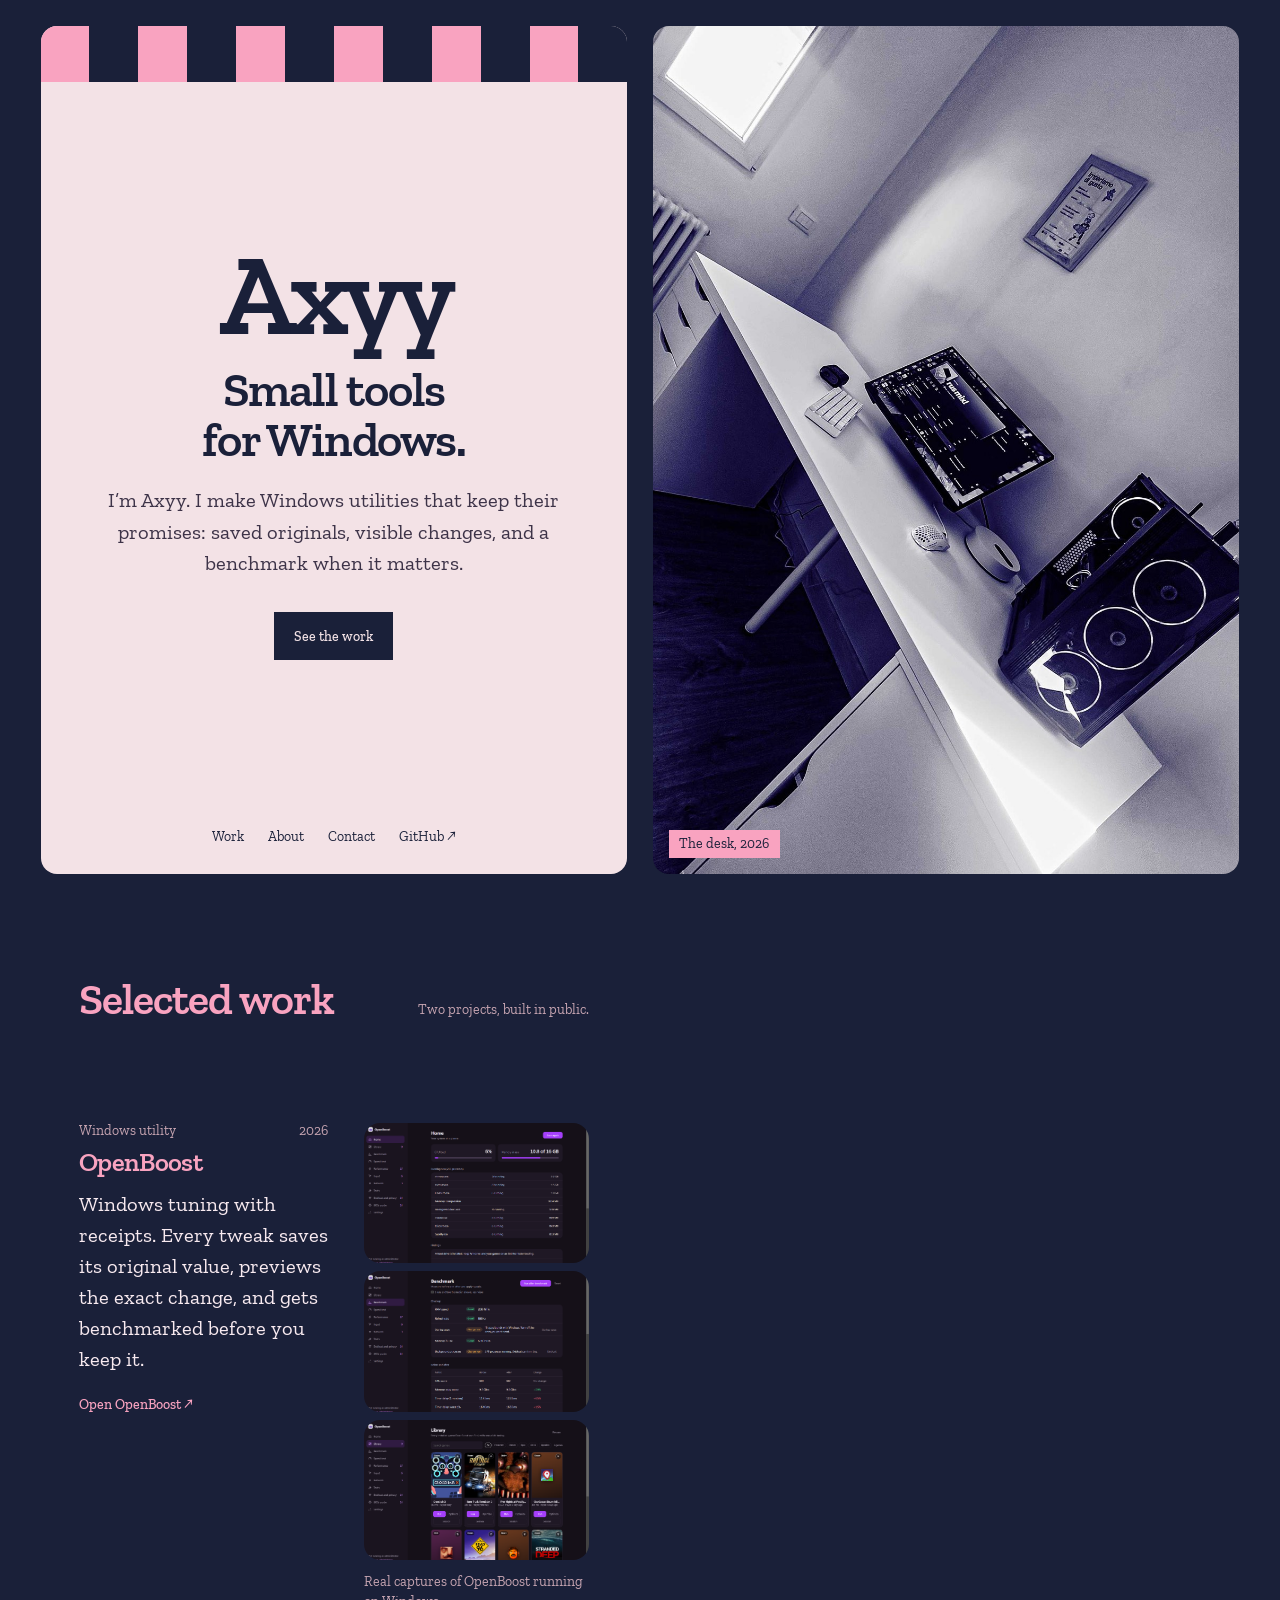
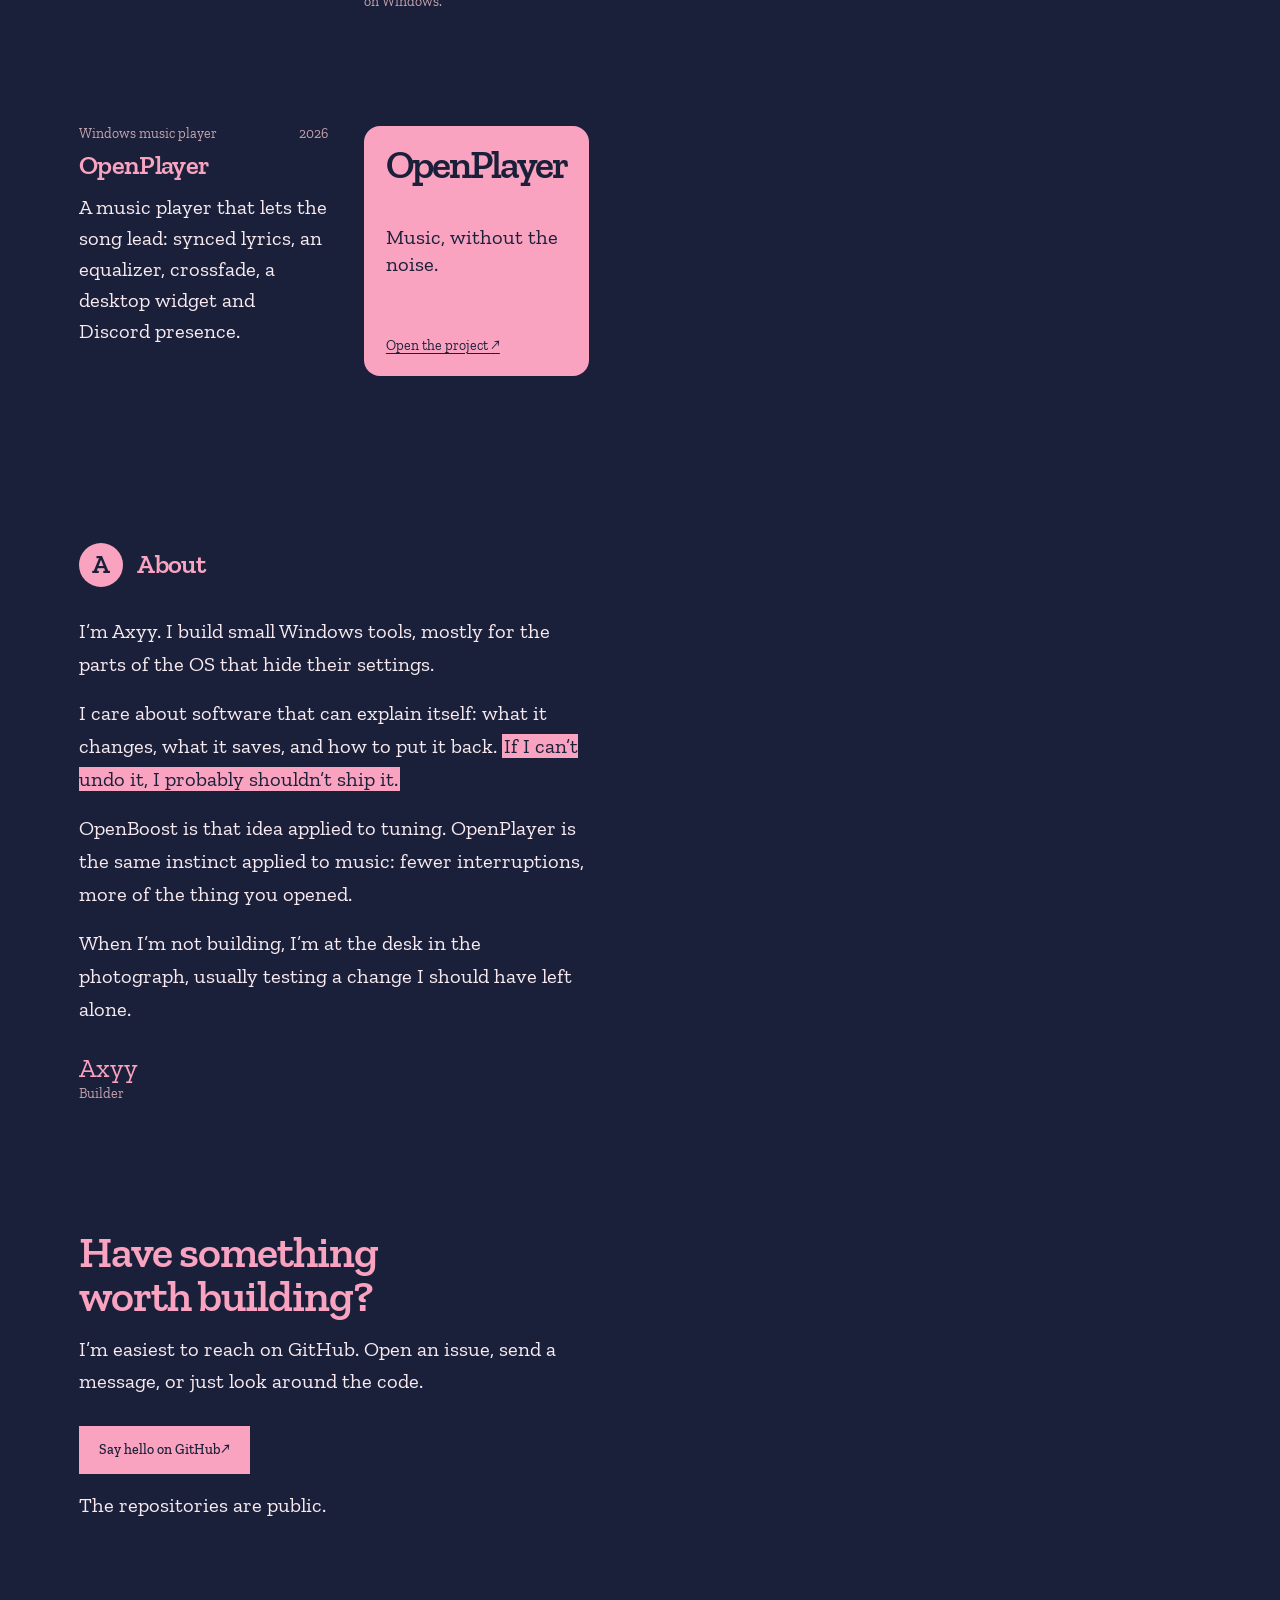
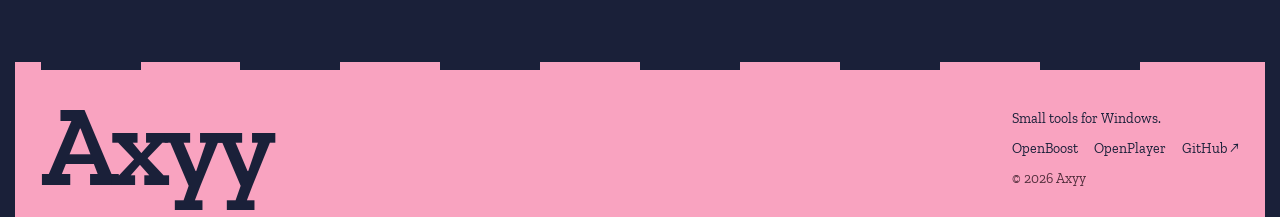
==== commit 9b60c042: "Add files via upload" ====
--- a/index.html
+++ b/index.html
@@ -3,311 +3,129 @@
 <head>
   <meta charset="utf-8">
   <meta name="viewport" content="width=device-width, initial-scale=1">
-  <meta name="theme-color" content="#0b0811">
-  <meta name="description" content="OpenBoost is a small Windows utility that saves the original value of every tweak, previews the exact change, and benchmarks whether it helped.">
-  <title>OpenBoost — Windows tuning, with receipts</title>
-  <link rel="icon" type="image/x-icon" href="icon.ico">
+  <meta name="theme-color" content="#1a2039">
+  <meta name="description" content="Axyy builds small, honest software for Windows. Projects: OpenBoost and OpenPlayer.">
+  <meta property="og:title" content="Axyy — small tools for Windows">
+  <meta property="og:description" content="Axyy builds small, honest software for Windows. Projects: OpenBoost and OpenPlayer.">
+  <meta property="og:image" content="assets/axy-photo.jpg">
+  <meta property="og:type" content="website">
+  <title>Axyy — small tools for Windows</title>
+  <link rel="icon" type="image/svg+xml" href="assets/favicon.svg">
   <link rel="preconnect" href="https://fonts.googleapis.com">
   <link rel="preconnect" href="https://fonts.gstatic.com" crossorigin>
-  <link href="https://fonts.googleapis.com/css2?family=Archivo:wdth,wght@75..125,400..700&family=Hanken+Grotesk:wght@400;500;600&display=swap" rel="stylesheet">
+  <link href="https://fonts.googleapis.com/css2?family=Zilla+Slab:ital,wght@0,400;0,500;0,600;1,400;1,500;1,600&display=swap" rel="stylesheet">
   <link rel="stylesheet" href="styles.css">
   <script>document.documentElement.classList.add('js')</script>
 </head>
 <body>
   <a class="skip-link" href="#main">Skip to content</a>
 
-  <header class="site-header" id="top">
-    <div class="shell header-row">
-      <a class="brand" href="#top" aria-label="OpenBoost home">
-        <img src="icon.jpg" width="28" height="28" alt="">
-        <span>OpenBoost</span>
-      </a>
+  <div class="site-frame" id="top">
+    <div class="stage-wrap">
+      <figure class="stage" aria-labelledby="stage-caption">
+        <img class="stage-photo" src="assets/axy-photo.jpg" width="1600" height="1600" alt="A top-down view of Axyy's workspace, with a PC, monitor, keyboard and window light.">
+        <figcaption class="stage-caption" id="stage-caption">The desk, 2026</figcaption>
+      </figure>
+    </div>
 
-      <nav class="site-nav" aria-label="Sections">
-        <a href="#benchmark">Benchmark</a>
-        <a href="#proof">Receipts</a>
-        <a href="#safety">Safety</a>
-        <a href="#library">Library</a>
-        <a href="#download">Download</a>
-      </nav>
-
-      <a class="header-github" href="https://github.com/ExbotsSites/OpenBoost" target="_blank" rel="noopener noreferrer">GitHub</a>
-
-      <details class="mobile-menu">
-        <summary>Menu</summary>
-        <nav aria-label="Sections">
-          <a href="#benchmark">Benchmark</a>
-          <a href="#proof">Receipts</a>
-          <a href="#safety">Safety</a>
-          <a href="#library">Library</a>
-          <a href="#download">Download</a>
-          <a href="https://github.com/ExbotsSites/OpenBoost" target="_blank" rel="noopener noreferrer">GitHub</a>
-        </nav>
-      </details>
-    </div>
-  </header>
-
-  <main id="main">
-    <section class="hero" aria-labelledby="hero-title">
-      <div class="shell hero-grid">
-        <h1 class="hero-title" id="hero-title">
-          <span class="line"><span data-line style="--i:0">Windows tuning,</span></span>
-          <span class="line"><span data-line style="--i:1">with receipts.</span></span>
-        </h1>
-
-        <p class="hero-support" data-load>OpenBoost saves the original value of every tweak, previews the exact change, and benchmarks whether it actually did anything.</p>
-
-        <div class="hero-cta" data-load>
-          <a class="button" href="#download" id="hero-download">Download for Windows</a>
-          <span class="hero-note">Free and open source; it runs locally.</span>
-        </div>
-      </div>
-    </section>
-
-    <section class="section section--surface" id="benchmark" aria-labelledby="benchmark-title">
-      <div class="shell">
-        <div class="section-head">
-          <h2 id="benchmark-title">Most tweaks are noise.</h2>
-          <p class="lead">The benchmark runs before and after a batch, three times, and reports the median. On this machine, one metric improved. Three did not. The app says so.</p>
+    <main class="column" id="main">
+      <section class="hero-card" aria-labelledby="hero-title">
+        <div class="stripe" aria-hidden="true">
+          <span></span><span></span><span></span><span></span><span></span><span></span>
+          <span></span><span></span><span></span><span></span><span></span><span></span>
         </div>
 
-        <div class="compare" data-compare>
-          <div class="compare-words" aria-hidden="true">
-            <span class="compare-word" data-side="before">Before</span>
-            <span class="compare-word" data-side="after">After</span>
+        <div class="hero-inner">
+          <p class="wordmark">Axyy</p>
+          <h1 id="hero-title">Small tools for Windows.</h1>
+          <p class="hero-support">I’m Axyy. I make Windows utilities that keep their promises: saved originals, visible changes, and a benchmark when it matters.</p>
+          <a class="button" href="#work">See the work</a>
+        </div>
+
+        <nav class="hero-links" aria-label="Primary">
+          <a href="#work">Work</a>
+          <a href="#about">About</a>
+          <a href="#contact">Contact</a>
+          <a href="https://github.com/ExbotsSites" target="_blank" rel="noopener noreferrer">GitHub ↗</a>
+        </nav>
+      </section>
+
+      <section class="work" id="work" aria-labelledby="work-title">
+        <div class="section-head" data-reveal>
+          <h2 id="work-title">Selected work</h2>
+          <p>Two projects, built in public.</p>
+        </div>
+
+        <article class="project" data-reveal>
+          <div class="project-body">
+            <div class="project-meta"><span>Windows utility</span><span>2026</span></div>
+            <h3>OpenBoost</h3>
+            <p>Windows tuning with receipts. Every tweak saves its original value, previews the exact change, and gets benchmarked before you keep it.</p>
+            <a class="project-link" href="openboost/">Open OpenBoost <span aria-hidden="true">↗</span></a>
           </div>
 
-          <div class="compare-control">
-            <label class="visually-hidden" for="compare-range">Compare the benchmark before and after the tweaks</label>
-            <input id="compare-range" type="range" min="0" max="100" value="0" step="1">
-            <div class="compare-scale" aria-hidden="true"><span>Before</span><span>After</span></div>
+          <figure class="project-gallery">
+            <div class="gallery-main gallery-shot gallery-shot--home" role="img" aria-label="OpenBoost home page showing CPU and memory use, running processes and findings."></div>
+            <div class="gallery-thumbs">
+              <div class="gallery-shot gallery-shot--bench" role="img" aria-label="OpenBoost benchmark page comparing before and after results."></div>
+              <div class="gallery-shot gallery-shot--library" role="img" aria-label="OpenBoost game library with launcher filters, cover art and session buttons."></div>
+            </div>
+            <figcaption>Real captures of OpenBoost running on Windows.</figcaption>
+          </figure>
+        </article>
+
+        <article class="project" data-reveal>
+          <div class="project-body">
+            <div class="project-meta"><span>Windows music player</span><span>2026</span></div>
+            <h3>OpenPlayer</h3>
+            <p>A music player that lets the song lead: synced lyrics, an equalizer, crossfade, a desktop widget and Discord presence.</p>
           </div>
 
-          <div class="metrics" data-stagger>
-            <div class="metric" data-before="690" data-after="687" data-good="up" data-decimals="0" data-max="750" data-reveal="rise">
-              <span class="metric-name">CPU score <small class="metric-values">690 → 687</small></span>
-              <span class="metric-track" aria-hidden="true"><i></i></span>
-              <span class="metric-read"><b data-now>690</b><span class="metric-unit">pts</span></span>
-              <span class="metric-delta" data-delta>Baseline</span>
-            </div>
-            <div class="metric" data-before="9.3" data-after="9.6" data-good="up" data-decimals="1" data-max="12" data-reveal="rise">
-              <span class="metric-name">Memory copy <small class="metric-values">9.3 → 9.6</small></span>
-              <span class="metric-track" aria-hidden="true"><i></i></span>
-              <span class="metric-read"><b data-now>9.3</b><span class="metric-unit">GB/s</span></span>
-              <span class="metric-delta" data-delta>Baseline</span>
-            </div>
-            <div class="metric" data-before="11.75" data-after="12.51" data-good="down" data-decimals="1" data-max="20" data-reveal="rise">
-              <span class="metric-name">Timer delay <small class="metric-values">11.75 → 12.51</small></span>
-              <span class="metric-track" aria-hidden="true"><i></i></span>
-              <span class="metric-read"><b data-now>11.75</b><span class="metric-unit">ms</span></span>
-              <span class="metric-delta" data-delta>Baseline</span>
-            </div>
-            <div class="metric" data-before="16.40" data-after="16.65" data-good="down" data-decimals="2" data-max="20" data-reveal="rise">
-              <span class="metric-name">Worst 1% <small class="metric-values">16.40 → 16.65</small></span>
-              <span class="metric-track" aria-hidden="true"><i></i></span>
-              <span class="metric-read"><b data-now>16.40</b><span class="metric-unit">ms</span></span>
-              <span class="metric-delta" data-delta>Baseline</span>
-            </div>
-          </div>
+          <a class="project-plate" href="openplayer/" aria-label="Open the OpenPlayer project">
+            <span class="plate-name">OpenPlayer</span>
+            <span class="plate-line">Music, without the noise.</span>
+            <span class="plate-cta">Open the project <span aria-hidden="true">↗</span></span>
+          </a>
+        </article>
+      </section>
 
-          <p class="compare-note">One measured run on this machine. A different CPU, GPU or background app will move the numbers. The point is the comparison, not the score.</p>
+      <section class="about" id="about" data-reveal aria-labelledby="about-title">
+        <div class="about-head">
+          <span class="initial" aria-hidden="true">A</span>
+          <h2 id="about-title">About</h2>
         </div>
+        <p>I’m Axyy. I build small Windows tools, mostly for the parts of the OS that hide their settings.</p>
+        <p>I care about software that can explain itself: what it changes, what it saves, and how to put it back. <mark>If I can’t undo it, I probably shouldn’t ship it.</mark></p>
+        <p>OpenBoost is that idea applied to tuning. OpenPlayer is the same instinct applied to music: fewer interruptions, more of the thing you opened.</p>
+        <p>When I’m not building, I’m at the desk in the photograph, usually testing a change I should have left alone.</p>
+        <p class="signature">Axyy <span>Builder</span></p>
+      </section>
 
-        <figure class="shot shot--bench" data-reveal="clip">
-          <img src="screenshots/bench.png" width="1200" height="800" alt="OpenBoost benchmark page showing before and after CPU, memory, timer and worst-frame results.">
-          <figcaption>The real Benchmark page, after a batch. It also checks RAM speed, refresh rate, startup apps and background processes.</figcaption>
-        </figure>
-      </div>
-    </section>
-
-    <section class="section" id="proof" aria-labelledby="proof-title">
-      <div class="shell">
-        <div class="section-head">
-          <h2 id="proof-title">The receipts.</h2>
-          <p class="lead">Fifty-five tweaks, each with a risk level, an expected impact and a Microsoft source. Three verdicts keep the list honest.</p>
-        </div>
-
-        <table class="proof-table">
-          <thead>
-            <tr><th scope="col">Verdict</th><th scope="col">Examples</th><th scope="col">What it means</th></tr>
-          </thead>
-          <tbody data-stagger>
-            <tr data-reveal="rise">
-              <th scope="row">Measured</th>
-              <td>Startup delay, menu delay, mouse acceleration</td>
-              <td>A clear, repeatable effect. Still benchmark it on your machine.</td>
-            </tr>
-            <tr data-reveal="rise">
-              <th scope="row">Varies</th>
-              <td>Game Mode, hardware GPU scheduling, fullscreen optimizations</td>
-              <td>Helpful on some machines and harmful on others. Test, then keep or undo.</td>
-            </tr>
-            <tr data-reveal="rise">
-              <th scope="row">Often placebo</th>
-              <td>QoS cap, network throttling, global timer resolution</td>
-              <td>Usually too small to feel. They stay because people ask for them.</td>
-            </tr>
-          </tbody>
-        </table>
-
-        <p class="proof-note">OpenBoost also warns when a tweak can interfere with kernel anti-cheat, and tells you when a saved value was changed outside the app. <a class="link" href="https://github.com/ExbotsSites/OpenBoost/blob/main/tweaks.js" target="_blank" rel="noopener noreferrer">Read the tweak definitions</a>.</p>
-
-        <figure class="shot shot--proof" data-reveal="clip">
-          <img src="screenshots/tweaks.png" width="1200" height="800" alt="OpenBoost Performance page showing impact tags and Source links beside each tweak.">
-          <figcaption>Every row says what it changes, how much it usually matters, and where Windows documents it.</figcaption>
-        </figure>
-      </div>
-    </section>
-
-    <section class="section section--safety" id="safety" aria-labelledby="safety-title">
-      <div class="shell">
-        <div class="section-head">
-          <h2 id="safety-title">Nothing is one-way.</h2>
-          <p class="lead">Before a tweak is applied, OpenBoost writes down the current registry value, service start type or power plan. Undo puts that exact value back.</p>
-        </div>
-
-        <div class="safety-grid">
-          <div class="bands" data-stagger>
-            <article class="band" data-reveal="left">
-              <div><h3>Every change keeps its original.</h3><p>Registry values, service start types and the active power plan are saved before the first write.</p></div>
-              <span class="band-state">Saved first</span>
-            </article>
-            <article class="band" data-reveal="left">
-              <div><h3>Preview the exact diff.</h3><p>See every before → after line before anything is written. Cancel if a line looks wrong.</p></div>
-              <span class="band-state">Preview</span>
-            </article>
-            <article class="band" data-reveal="left">
-              <div><h3>Notice a change made elsewhere.</h3><p>If a saved value no longer matches, Undo asks whether to keep the outside change or restore yours.</p></div>
-              <span class="band-state">Drift check</span>
-            </article>
-            <article class="band" data-reveal="left">
-              <div><h3>Say what cannot be undone.</h3><p>App removal is the one action without a saved original. The app says so before it runs.</p></div>
-              <span class="band-state">Known limit</span>
-            </article>
-          </div>
-
-          <div class="safety-side">
-            <div class="diff" data-ui aria-label="Example of a preview comparison">
-              <div class="diff-head"><span>Preview changes</span><span>2 values</span></div>
-              <div class="diff-body">
-                <div class="diff-row"><code>GameBar\AutoGameModeEnabled</code><span><del>1</del> <ins>1</ins></span></div>
-                <div class="diff-row"><code>GameBar\AllowAutoGameMode</code><span><del>0</del> <ins>1</ins></span></div>
-              </div>
-              <div class="diff-foot"><span>Original values saved</span><span class="diff-status">Ready</span></div>
-            </div>
-
-            <figure class="shot shot--safety" data-reveal="clip">
-              <img src="screenshots/home.png" width="1200" height="800" alt="OpenBoost Home page showing CPU and memory use, running processes and findings.">
-              <figcaption>The scan on this machine. No invented dashboard, no stock hardware photo.</figcaption>
-            </figure>
-          </div>
-        </div>
-      </div>
-    </section>
-
-    <section class="section section--library" id="library" aria-labelledby="library-title">
-      <div class="shell">
-        <div class="section-head">
-          <h2 id="library-title">Your library, not a launcher.</h2>
-          <p class="lead">OpenBoost reads Steam, Epic and GOG manifests directly. It shows what is installed, how large it is, when you last played, and whether an update is waiting.</p>
-        </div>
-
-        <div class="library-grid">
-          <figure class="shot shot--library" data-reveal="clip">
-            <img src="screenshots/library.png" width="1200" height="800" alt="OpenBoost game library showing Steam, Epic and GOG covers, install sizes, favorites and Session buttons.">
-            <figcaption>Nine installed games found here. Covers are cached locally, so the grid still works offline.</figcaption>
-          </figure>
-
-          <div class="library-facts" data-reveal="rise">
-            <p class="facts-lead">Run a game, apply a reversible per-game optimization, or start a Session that restores the tweaks when the game closes.</p>
-            <ul class="facts">
-              <li><strong>Run without opening the launcher.</strong><span>Steam, Epic and GOG games launch from the library.</span></li>
-              <li><strong>Know what is installed.</strong><span>Size, last played, update state and free space on the drive.</span></li>
-              <li><strong>Keep the games you play.</strong><span>Favorites, search, and filters for launcher and updates.</span></li>
-            </ul>
-          </div>
-        </div>
-      </div>
-    </section>
-
-    <section class="download" id="download" aria-labelledby="download-title">
-      <div class="shell download-grid">
-        <div class="download-main">
-          <h2 id="download-title">Take the receipts with you.</h2>
-          <p class="download-lead">The installer adds shortcuts. The portable build runs from any folder. Both are unsigned; check the SHA-256 on the release page.</p>
-
-          <div class="download-actions">
-            <a class="button button--accent" id="dl-setup" data-download href="https://github.com/ExbotsSites/OpenBoost/releases/latest"><span id="setup-label">Download installer</span></a>
-            <a class="button button--ink" id="dl-portable" data-download href="https://github.com/ExbotsSites/OpenBoost/releases/latest"><span id="portable-label">Download portable</span></a>
-          </div>
-
-          <p class="download-meta"><span data-version>Latest</span> · Windows 10 or 11 · 64-bit · MIT</p>
-          <p class="download-note" id="release-note">Downloads open the latest GitHub release; everything stays on this PC.</p>
-        </div>
-
-        <dl class="download-facts" aria-label="Build details">
-          <div><dt>Installer</dt><dd>Adds Start-menu and desktop shortcuts, plus an uninstall entry.</dd></div>
-          <div><dt>Portable</dt><dd>One executable, run from any folder, with nothing left behind.</dd></div>
-          <div><dt>Requirements</dt><dd>Windows 10 or 11, 64-bit. Nothing leaves the machine.</dd></div>
-          <div><dt>Build verification</dt><dd>Unsigned by a small open-source project. The source and SHA-256 are public.</dd></div>
-        </dl>
-      </div>
-    </section>
-
-    <section class="section" id="questions" aria-labelledby="questions-title">
-      <div class="shell">
-        <div class="faq-head">
-          <h2 id="questions-title">Before you install.</h2>
-          <p class="lead">Straight answers to the things people ask before running a tweaking tool.</p>
-        </div>
-
-        <div class="faq-text" data-stagger>
-          <p data-reveal="rise"><strong>Is it safe?</strong> Every reversible tweak saves its original value first. Preview shows the exact change, and Settings restores everything OpenBoost backed up.</p>
-          <p data-reveal="rise"><strong>Will it raise my FPS?</strong> Sometimes. Game Mode and GPU scheduling vary by machine. The benchmark exists so you can see when they do not.</p>
-          <p data-reveal="rise"><strong>Does it need administrator rights?</strong> Some tweaks write to HKLM or change services. The app marks those and offers a restart as administrator.</p>
-          <p data-reveal="rise"><strong>Why is the build unsigned?</strong> Code signing costs money and this is a small open-source project. The source and SHA-256 are public; verify them before running.</p>
-          <p data-reveal="rise"><strong>What cannot be undone?</strong> Removing preinstalled apps. Everything else keeps a saved original; a few changes need a sign-out or restart.</p>
-          <p data-reveal="rise"><strong>Does it collect anything?</strong> It collects nothing. The diagnostics export is manual and redacts your account name.</p>
-          <p data-reveal="rise"><strong>Which Windows versions?</strong> Windows 10 and 11, 64-bit. A tweak that needs a newer build is disabled instead of applied blindly.</p>
-        </div>
-      </div>
-    </section>
-
-    <section class="section section--source" id="source" aria-labelledby="source-title">
-      <div class="shell source-grid">
-        <div data-reveal="rise">
-          <h2 id="source-title">Run from source.</h2>
-          <p class="lead">Node 20 or newer and Electron. Clone it, install, start. The tweak definitions are plain objects, so you can read every change before it runs.</p>
-          <a class="link" href="https://github.com/ExbotsSites/OpenBoost" target="_blank" rel="noopener noreferrer">Open the repository</a>
-        </div>
-
-        <div class="code" data-reveal="clip">
-          <div class="code-head">
-            <span>Terminal</span>
-            <button class="copy" id="copy-code" type="button">Copy</button>
-          </div>
-          <pre><code id="code-block">git clone https://github.com/ExbotsSites/OpenBoost.git
-cd OpenBoost
-npm install
-npm start</code></pre>
-          <p class="copy-status" id="copy-status" aria-live="polite"></p>
-        </div>
-      </div>
-    </section>
-  </main>
+      <section class="contact" id="contact" data-reveal aria-labelledby="contact-title">
+        <h2 id="contact-title">Have something worth building?</h2>
+        <p>I’m easiest to reach on GitHub. Open an issue, send a message, or just look around the code.</p>
+        <a class="button button--pink" href="https://github.com/ExbotsSites" target="_blank" rel="noopener noreferrer">Say hello on GitHub <span aria-hidden="true">↗</span></a>
+        <p class="contact-note">The repositories are public.</p>
+      </section>
+    </main>
+  </div>
 
   <footer class="site-footer">
-    <div class="shell">
-      <div class="footer-top">
-        <p class="footer-note">Windows 10 and 11 · 64-bit</p>
-        <div class="footer-links">
-          <a href="https://github.com/ExbotsSites/OpenBoost" target="_blank" rel="noopener noreferrer">GitHub</a>
-          <a href="https://github.com/ExbotsSites/OpenBoost/releases" target="_blank" rel="noopener noreferrer">Releases</a>
-          <a href="#source">Source</a>
-        </div>
+    <div class="stripe stripe--thin" aria-hidden="true">
+      <span></span><span></span><span></span><span></span><span></span><span></span>
+      <span></span><span></span><span></span><span></span><span></span><span></span>
+    </div>
+    <div class="footer-inner">
+      <p class="footer-wordmark">Axyy</p>
+      <div class="footer-side">
+        <p>Small tools for Windows.</p>
+        <nav class="footer-links" aria-label="Elsewhere">
+          <a href="openboost/">OpenBoost</a>
+          <a href="openplayer/">OpenPlayer</a>
+          <a href="https://github.com/ExbotsSites" target="_blank" rel="noopener noreferrer">GitHub ↗</a>
+        </nav>
+        <p class="footer-meta">© 2026 Axyy</p>
       </div>
-      <p class="footer-wordmark">OpenBoost</p>
-      <p class="footer-meta">MIT licensed. Built to run offline.</p>
     </div>
   </footer>
 
--- a/styles.css
+++ b/styles.css
@@ -1,33 +1,25 @@
 :root {
   color-scheme: dark;
-  --bg: #0b0811;
-  --bg-deep: #07050b;
-  --surface: #161020;
-  --surface-2: #20162e;
-  --ink: #f3edfa;
-  --muted: #b9a9c9;
-  --accent: #b56cff;
-  --accent-strong: #c894ff;
-  --accent-ink: #170a26;
-  --field: #e9dcff;
-  --field-ink: #1b0e2c;
-  --field-muted: #5d4675;
-  --font-display: "Archivo", "Helvetica Neue", Arial, sans-serif;
-  --font-text: "Hanken Grotesk", "Helvetica Neue", Arial, sans-serif;
+  --navy: #1a2039;
+  --navy-deep: #12172b;
+  --pink: #f9a3c0;
+  --pink-soft: #f7c4d5;
+  --paper: #f3e2e6;
+  --paper-ink: #1a2039;
+  --paper-muted: #3d3348;
+  --body: #f8eaf0;
+  --muted: #c7a5b2;
+  --edge: clamp(20px, 2vw, 28px);
+  --gap: clamp(20px, 2vw, 28px);
+  --radius: 16px;
+  --font: "Zilla Slab", Georgia, "Times New Roman", serif;
   --step-small: clamp(0.8125rem, 0.79rem + 0.1vw, 0.875rem);
-  --step-body: clamp(1.0625rem, 1rem + 0.25vw, 1.1875rem);
-  --step-lead: clamp(1.25rem, 1.1rem + 0.7vw, 1.625rem);
-  --step-head: clamp(2rem, 1.3rem + 3.2vw, 4rem);
-  --step-display: clamp(2.6rem, 8vw, 7.5rem);
-  --gutter: clamp(1.25rem, 3vw, 3rem);
-  --max: 90rem;
-  --ease-out: cubic-bezier(0.22, 1, 0.36, 1);
-  --ease-expo: cubic-bezier(0.16, 1, 0.3, 1);
+  --step-body: clamp(1.125rem, 1.05rem + 0.3vw, 1.3125rem);
+  --step-lead: clamp(1.375rem, 1.1rem + 0.7vw, 1.75rem);
+  --step-head: clamp(2rem, 1.35rem + 2.4vw, 2.75rem);
+  --step-display: clamp(4.5rem, 9vw, 8.5rem);
+  --ease: cubic-bezier(0.22, 1, 0.36, 1);
   --ease-in-out: cubic-bezier(0.76, 0, 0.24, 1);
-  --t-press: 140ms;
-  --t-hover: 180ms;
-  --t-ui: 240ms;
-  --reveal: 800ms;
 }
 
 *,
@@ -36,47 +28,57 @@
 
 html {
   overflow-x: clip;
+  scrollbar-gutter: stable both-edges;
   scroll-behavior: smooth;
-  scroll-padding-top: 6rem;
+  scroll-padding-top: 1.5rem;
 }
 
 body {
   margin: 0;
   overflow-x: clip;
-  background: var(--bg);
-  color: var(--ink);
-  font-family: var(--font-text);
+  background: var(--navy);
+  color: var(--body);
+  font-family: var(--font);
   font-size: var(--step-body);
-  line-height: 1.5;
-  font-kerning: normal;
+  line-height: 1.55;
   text-rendering: optimizeLegibility;
   -webkit-font-smoothing: antialiased;
 }
 
-::selection { background: var(--accent); color: var(--accent-ink); }
+::selection {
+  background: var(--pink);
+  color: var(--navy);
+}
 
 :focus-visible {
-  outline: 2px solid var(--accent);
+  outline: 2px solid var(--pink);
   outline-offset: 4px;
 }
 
+.hero-card :focus-visible,
+.site-footer :focus-visible {
+  outline-color: var(--navy);
+}
+
 a { color: inherit; }
 
-img { max-width: 100%; }
-
-p { margin: 0; text-wrap: pretty; }
-
-h1, h2, h3 {
+img {
+  display: block;
+  max-width: 100%;
+}
+
+p { margin: 0; }
+
+h1,
+h2,
+h3 {
   margin: 0;
-  font-family: var(--font-display);
+  font-family: var(--font);
   font-weight: 600;
-  font-stretch: 88%;
+  line-height: 1;
+  letter-spacing: -0.025em;
+  color: var(--pink);
   text-wrap: balance;
-}
-
-.shell {
-  width: min(calc(100% - (2 * var(--gutter))), var(--max));
-  margin-inline: auto;
 }
 
 .skip-link {
@@ -85,754 +87,638 @@
   left: 0.75rem;
   z-index: 50;
   padding: 0.7rem 0.9rem;
-  background: var(--accent);
-  color: var(--accent-ink);
+  background: var(--pink);
+  color: var(--navy);
   font-size: var(--step-small);
   text-decoration: none;
   transform: translateY(-180%);
 }
 .skip-link:focus { transform: none; }
 
-.visually-hidden {
-  position: absolute !important;
-  width: 1px;
-  height: 1px;
-  padding: 0;
-  margin: -1px;
+/* The split */
+
+.site-frame {
+  display: grid;
+  grid-template-columns: minmax(0, 1fr) minmax(0, 1fr);
+  gap: var(--gap);
+  align-items: stretch;
+  padding: var(--edge);
+}
+
+.column {
+  grid-column: 1;
+  grid-row: 1;
+  min-width: 0;
+}
+
+.stage-wrap {
+  grid-column: 2;
+  grid-row: 1;
+  min-width: 0;
+}
+
+.stage {
+  position: sticky;
+  top: var(--edge);
+  height: calc(100svh - (2 * var(--edge)));
+  margin: 0;
   overflow: hidden;
-  clip: rect(0, 0, 0, 0);
-  white-space: nowrap;
-  border: 0;
-}
-
-/* Navigation */
-
-.site-header {
-  position: sticky;
-  top: 0;
-  z-index: 20;
-  background: var(--bg);
-  transition: background-color var(--t-ui) ease;
-}
-.site-header.is-scrolled { background: var(--surface); }
-
-.header-row {
-  display: grid;
-  grid-template-columns: repeat(12, minmax(0, 1fr));
+  border-radius: var(--radius);
+  background: var(--navy-deep);
+}
+
+.stage-photo {
+  position: absolute;
+  inset: 0;
+  width: 100%;
+  height: 100%;
+  object-fit: cover;
+}
+
+.stage-caption {
+  position: absolute;
+  bottom: 1rem;
+  left: 1rem;
+  z-index: 2;
+  padding: 0.45rem 0.65rem;
+  background: var(--pink);
+  color: var(--navy);
+  font-size: var(--step-small);
+  line-height: 1;
+}
+
+/* Hero card */
+
+.hero-card {
+  display: flex;
+  flex-direction: column;
+  min-height: calc(100svh - (2 * var(--edge)));
+  overflow: hidden;
+  border-radius: var(--radius);
+  background: var(--paper);
+  color: var(--paper-ink);
+}
+
+.stripe {
+  display: flex;
+  flex: 0 0 56px;
+  height: 56px;
+}
+
+.stripe span {
+  display: block;
+  flex: 1;
+  height: 100%;
+  background: var(--navy);
+}
+
+.stripe span:nth-child(odd) { background: var(--pink); }
+
+.hero-inner {
+  display: flex;
+  flex: 1;
+  flex-direction: column;
   align-items: center;
-  gap: 1rem;
-  height: 5rem;
-}
-
-.brand {
-  grid-column: 1 / 4;
-  display: inline-flex;
-  align-items: center;
-  gap: 0.7rem;
-  font-family: var(--font-display);
+  justify-content: center;
+  padding: clamp(2.5rem, 5vw, 4.5rem) clamp(1.75rem, 4vw, 3.5rem);
+  text-align: center;
+}
+
+.wordmark {
+  color: var(--navy);
+  font-size: var(--step-display);
+  font-weight: 600;
+  line-height: 0.8;
+  letter-spacing: -0.06em;
+}
+
+.hero-card h1 {
+  max-width: 12ch;
+  margin-top: 1.6rem;
+  color: var(--navy);
+  font-size: clamp(2.5rem, 3.8vw, 3.5rem);
+  line-height: 1.02;
+}
+
+.hero-support {
+  max-width: 38ch;
+  margin-top: 1.25rem;
+  color: var(--paper-muted);
   font-size: var(--step-body);
-  font-weight: 600;
-  letter-spacing: -0.015em;
-  text-decoration: none;
-}
-.brand img { display: block; width: 1.75rem; height: 1.75rem; object-fit: cover; }
-
-.site-nav {
-  grid-column: 5 / 10;
-  display: flex;
-  flex-wrap: wrap;
-  gap: 0.5rem 1.35rem;
-  align-items: center;
-}
-.site-nav a,
-.header-github,
-.footer-links a {
-  color: var(--muted);
-  font-size: var(--step-small);
-  text-decoration: none;
-  text-underline-offset: 0.22em;
-  text-decoration-thickness: 0.07em;
-  transition: color var(--t-hover) ease, text-decoration-color var(--t-hover) ease;
-  text-decoration-color: transparent;
-}
-.header-github { grid-column: 12 / 13; justify-self: end; }
-.site-nav a:hover,
-.header-github:hover,
-.footer-links a:hover { color: var(--ink); text-decoration-color: currentColor; }
-
-.mobile-menu { display: none; }
-.mobile-menu summary {
-  color: var(--ink);
-  font-size: var(--step-small);
-  list-style: none;
-  cursor: pointer;
-  padding: 0.55rem 0;
-}
-.mobile-menu summary::-webkit-details-marker { display: none; }
-.mobile-menu summary::after { content: " +"; color: var(--accent); }
-.mobile-menu[open] summary::after { content: " −"; }
-
-/* Hero */
-
-.hero {
-  min-height: 70svh;
-  display: flex;
-  align-items: flex-end;
-  padding-block: clamp(6rem, 15vh, 10rem) clamp(3rem, 5vh, 4.5rem);
-}
-
-.hero-grid {
-  display: grid;
-  grid-template-columns: repeat(12, minmax(0, 1fr));
-  grid-template-rows: auto auto;
-  align-items: end;
-  gap: 1.5rem 2rem;
-}
-
-.hero-title {
-  grid-column: 5 / -1;
-  grid-row: 1;
-  font-size: var(--step-display);
-  line-height: 0.86;
-  letter-spacing: -0.045em;
-  font-weight: 600;
-  font-stretch: 78%;
-  max-width: 15ch;
-}
-
-.hero-title .line {
-  display: block;
-  overflow: hidden;
-  padding-bottom: 0.08em;
-  margin-bottom: -0.08em;
-}
-.hero-title .line > span { display: block; }
-
-.hero-support {
-  grid-column: 1 / 5;
-  grid-row: 1;
-  align-self: end;
-  max-width: 32ch;
-  padding-bottom: 0.35rem;
-  color: var(--muted);
-  font-size: var(--step-body);
-  line-height: 1.45;
-}
-
-.hero-cta {
-  grid-column: 12 / 13;
-  grid-row: 2;
-  justify-self: end;
-  display: flex;
-  flex-direction: column;
-  align-items: flex-end;
-  gap: 0.75rem;
-}
-.hero-note { color: var(--muted); font-size: var(--step-small); white-space: nowrap; }
-
-/* Buttons and links */
+  line-height: 1.55;
+}
 
 .button {
   display: inline-flex;
   align-items: center;
   justify-content: center;
   min-height: 3rem;
-  padding: 0.75rem 1.25rem;
+  margin-top: 2rem;
+  padding: 0.85rem 1.25rem;
   border: 0;
-  border-radius: 2px;
-  background: var(--accent);
-  color: var(--accent-ink);
-  font-family: var(--font-text);
+  border-radius: 0;
+  background: var(--navy);
+  color: var(--paper);
+  font-family: var(--font);
+  font-size: var(--step-small);
+  font-weight: 500;
+  line-height: 1;
+  text-decoration: none;
+  transition: background-color 180ms ease, color 180ms ease, transform 140ms var(--ease);
+}
+.button:hover { background: #090d1d; color: var(--pink); }
+.button:active { transform: translateY(1px); }
+
+.button--pink {
+  background: var(--pink);
+  color: var(--navy);
+}
+.button--pink:hover { background: var(--paper); color: var(--navy); }
+
+.hero-links {
+  display: flex;
+  flex-wrap: wrap;
+  justify-content: center;
+  gap: 0.65rem 1.5rem;
+  padding: 0 1.25rem 1.65rem;
+  color: var(--navy);
+  font-size: var(--step-small);
+}
+
+.hero-links a,
+.project-link,
+.footer-links a {
+  text-decoration: underline;
+  text-decoration-color: transparent;
+  text-underline-offset: 0.22em;
+  text-decoration-thickness: 0.07em;
+  transition: color 180ms ease, text-decoration-color 180ms ease;
+}
+
+.hero-links a:hover,
+.project-link:hover,
+.footer-links a:hover {
+  text-decoration-color: currentColor;
+}
+
+/* Work */
+
+.work,
+.about,
+.contact {
+  padding-inline: clamp(1.5rem, 3vw, 3rem);
+}
+
+.work {
+  padding-top: clamp(4rem, 8vw, 8rem);
+}
+
+.section-head {
+  display: flex;
+  align-items: baseline;
+  justify-content: space-between;
+  gap: 1.5rem;
+  margin-bottom: clamp(2rem, 4vw, 3.5rem);
+}
+
+.section-head h2 {
+  font-size: var(--step-head);
+}
+
+.section-head p {
+  max-width: 22ch;
+  color: var(--muted);
+  font-size: var(--step-small);
+  line-height: 1.45;
+  text-align: right;
+}
+
+.project {
+  display: grid;
+  grid-template-columns: minmax(0, 1fr) minmax(220px, 0.9fr);
+  gap: clamp(1.25rem, 2.8vw, 2.25rem);
+  align-items: start;
+  padding-block: clamp(2.25rem, 4vw, 3.5rem);
+}
+
+.project + .project {
+  padding-top: clamp(2.5rem, 5vw, 4rem);
+}
+
+.project-meta {
+  display: flex;
+  justify-content: space-between;
+  gap: 1rem;
+  margin-bottom: 0.55rem;
+  color: var(--muted);
+  font-size: var(--step-small);
+  line-height: 1.2;
+}
+
+.project h3 {
+  color: var(--pink);
+  font-size: var(--step-lead);
+  line-height: 1.05;
+}
+
+.project-body p {
+  max-width: 36ch;
+  margin-top: 0.8rem;
+  color: var(--body);
   font-size: var(--step-body);
+  line-height: 1.5;
+}
+
+.project-link {
+  display: inline-block;
+  margin-top: 1.2rem;
+  color: var(--pink);
+  font-size: var(--step-small);
+  font-weight: 500;
+}
+
+.project-gallery {
+  display: grid;
+  gap: 8px;
+  margin: 0;
+}
+
+.gallery-shot {
+  width: 100%;
+  aspect-ratio: 16 / 10;
+  border-radius: var(--radius);
+  background-position: center;
+  background-size: cover;
+}
+
+.gallery-shot--home { background-image: url("assets/openboost-home.png"); }
+.gallery-shot--bench { background-image: url("assets/openboost-bench.png"); }
+.gallery-shot--library { background-image: url("assets/openboost-library.png"); }
+
+.gallery-thumbs {
+  display: grid;
+  grid-template-columns: 1fr;
+  gap: 8px;
+}
+
+.project-gallery figcaption {
+  margin-top: 0.25rem;
+  color: var(--muted);
+  font-size: var(--step-small);
+  line-height: 1.4;
+}
+
+.project-plate {
+  display: flex;
+  flex-direction: column;
+  justify-content: space-between;
+  min-height: 250px;
+  padding: 1.35rem;
+  border-radius: var(--radius);
+  background: var(--pink);
+  color: var(--navy);
+  text-decoration: none;
+  transition: background-color 180ms ease, transform 180ms var(--ease);
+}
+
+.project-plate:hover {
+  background: var(--paper);
+  transform: translateY(-2px);
+}
+
+.plate-name {
+  font-size: clamp(2.1rem, 3.1vw, 2.85rem);
+  font-weight: 600;
+  line-height: 0.85;
+  letter-spacing: -0.05em;
+}
+
+.plate-line {
+  max-width: 18ch;
+  font-size: var(--step-body);
+  line-height: 1.3;
+}
+
+.plate-cta {
+  align-self: flex-start;
+  margin-top: 1rem;
+  font-size: var(--step-small);
+  line-height: 1.3;
+  text-decoration: underline;
+  text-underline-offset: 0.2em;
+  text-decoration-thickness: 0.07em;
+}
+
+/* About */
+
+.about {
+  padding-top: clamp(4.5rem, 9vw, 8rem);
+  padding-bottom: clamp(3rem, 6vw, 5rem);
+}
+
+.about-head {
+  display: flex;
+  align-items: center;
+  gap: 0.9rem;
+  margin-bottom: 1.75rem;
+}
+
+.initial {
+  display: grid;
+  width: 44px;
+  height: 44px;
+  flex: 0 0 44px;
+  place-items: center;
+  border-radius: 50%;
+  background: var(--pink);
+  color: var(--navy);
+  font-size: var(--step-lead);
   font-weight: 600;
   line-height: 1;
-  text-decoration: none;
-  cursor: pointer;
-  transition: background-color var(--t-hover) ease, transform var(--t-press) var(--ease-out);
-}
-.button:hover { background: var(--accent-strong); }
-.button:active { transform: translateY(1px); }
-.button--ink { background: var(--field-ink); color: var(--field); }
-.button--ink:hover { background: #321b4b; }
-.button--accent { background: var(--accent); color: var(--accent-ink); }
-
-.link {
-  text-decoration: underline;
-  text-decoration-color: var(--accent);
-  text-underline-offset: 0.2em;
-  text-decoration-thickness: 0.07em;
-  transition: color var(--t-hover) ease;
-}
-.link:hover { color: var(--accent-strong); }
-
-/* Shared section rhythm */
-
-.section { padding-block: clamp(6rem, 12vw, 12rem); padding-inline: var(--gutter); }
-.section > .shell,
-.download > .shell { width: min(100%, var(--max)); }
-.section--surface { background: var(--surface); }
-.section--safety { padding-top: clamp(6rem, 11vw, 11rem); }
-.section--library { padding-block: clamp(6rem, 12vw, 12rem); }
-.section--source { background: var(--bg-deep); }
-
-.section-head {
-  display: grid;
-  grid-template-columns: 5fr 7fr;
-  gap: 2rem 4rem;
-  align-items: end;
-  margin-bottom: clamp(3rem, 6vw, 6rem);
-}
-.section-head h2 {
+}
+
+.about h2 {
+  color: var(--pink);
+  font-size: var(--step-lead);
+}
+
+.about p {
+  max-width: 46ch;
+  margin-top: 1rem;
+  color: var(--body);
+  font-size: var(--step-body);
+  line-height: 1.6;
+}
+
+.about mark {
+  background: var(--pink);
+  color: var(--navy);
+  padding: 0 0.12em;
+}
+
+.about .signature {
+  margin-top: 1.75rem;
+  color: var(--pink);
+  font-size: var(--step-lead);
+  font-style: normal;
+  line-height: 1.1;
+}
+
+.signature span {
+  display: block;
+  margin-top: 0.2rem;
+  color: var(--muted);
+  font-size: var(--step-small);
+  font-style: normal;
+}
+
+/* Contact */
+
+.contact {
+  padding-top: clamp(2rem, 4vw, 3.5rem);
+  padding-bottom: clamp(5rem, 9vw, 8rem);
+}
+
+.contact h2 {
+  max-width: 16ch;
   font-size: var(--step-head);
-  line-height: 0.95;
-  letter-spacing: -0.035em;
-  max-width: 12ch;
-}
-.lead {
-  max-width: 58ch;
+}
+
+.contact p {
+  max-width: 40ch;
+  margin-top: 1rem;
+  color: var(--body);
+  font-size: var(--step-body);
+}
+
+.contact .button {
+  margin-top: 1.75rem;
+}
+
+.contact-note {
   color: var(--muted);
-  font-size: var(--step-lead);
-  line-height: 1.35;
-}
-
-/* Benchmark */
-
-.compare { position: relative; --t: 0; }
-
-.compare-words {
-  display: grid;
-  grid-template-columns: 1fr 1fr;
-  gap: 1rem;
-  height: clamp(12rem, 29vw, 22rem);
-  overflow: hidden;
-}
-.compare-word {
-  display: block;
-  font-family: var(--font-display);
-  font-size: clamp(3.8rem, 17vw, 14rem);
-  font-weight: 600;
-  font-stretch: 78%;
-  line-height: 0.75;
-  letter-spacing: -0.06em;
-  white-space: nowrap;
-  color: var(--ink);
-  opacity: calc(0.28 + ((1 - var(--t)) * 0.72));
-  transition: opacity 120ms linear;
-}
-.compare-word[data-side="after"] { opacity: calc(0.28 + (var(--t) * 0.72)); }
-
-.compare-control { margin-top: 1.75rem; }
-
-input[type="range"] {
-  display: block;
-  width: 100%;
-  height: 2.75rem;
-  margin: 0;
-  appearance: none;
-  background: transparent;
-  cursor: ew-resize;
-}
-input[type="range"]::-webkit-slider-runnable-track {
-  height: 0.5rem;
-  background: var(--surface-2);
-}
-input[type="range"]::-moz-range-track {
-  height: 0.5rem;
-  background: var(--surface-2);
-}
-input[type="range"]::-webkit-slider-thumb {
-  appearance: none;
-  width: 1.65rem;
-  height: 1.65rem;
-  margin-top: -0.575rem;
-  border: 0;
-  border-radius: 50%;
-  background: var(--accent);
-}
-input[type="range"]::-moz-range-thumb {
-  width: 1.65rem;
-  height: 1.65rem;
-  border: 0;
-  border-radius: 50%;
-  background: var(--accent);
-}
-input[type="range"]:focus-visible { outline: 2px solid var(--accent); outline-offset: 6px; }
-
-.compare-scale {
-  display: flex;
-  justify-content: space-between;
-  color: var(--muted);
-  font-size: var(--step-small);
-}
-
-.metrics {
-  margin-top: clamp(2.5rem, 5vw, 4.5rem);
-  display: grid;
-  gap: 2px;
-}
-.metric {
-  display: grid;
-  grid-template-columns: minmax(12rem, 1.3fr) minmax(8rem, 2fr) auto 8rem;
-  align-items: center;
-  gap: 1.5rem;
-  padding: 1.15rem 1.25rem;
-  background: var(--bg);
-}
-.metric-name {
-  display: flex;
-  flex-wrap: wrap;
-  align-items: baseline;
-  gap: 0.65rem;
-  font-size: var(--step-body);
-  font-weight: 500;
-}
-.metric-values { color: var(--muted); font-size: var(--step-small); font-weight: 400; font-variant-numeric: tabular-nums; }
-.metric-track { display: block; height: 0.5rem; background: var(--surface-2); overflow: hidden; }
-.metric-track i {
-  display: block;
-  width: 100%;
-  height: 100%;
-  background: var(--accent);
-  transform: scaleX(0.92);
-  transform-origin: left center;
-  transition: transform 120ms linear;
-}
-.metric-read {
-  display: inline-flex;
-  align-items: baseline;
-  justify-content: flex-end;
-  gap: 0.3rem;
-  font-variant-numeric: tabular-nums;
-}
-.metric-read b { font-family: var(--font-display); font-size: var(--step-lead); font-weight: 500; letter-spacing: -0.02em; }
-.metric-unit { color: var(--muted); font-size: var(--step-small); }
-.metric-delta { color: var(--muted); font-size: var(--step-small); text-align: right; font-variant-numeric: tabular-nums; }
-.metric-delta.is-good { color: var(--accent-strong); }
-.metric-delta.is-worse { color: var(--muted); }
-
-.compare-note {
-  margin-top: 1.5rem;
-  max-width: 68ch;
-  color: var(--muted);
-  font-size: var(--step-small);
-}
-
-/* Screenshots */
-
-.shot { margin: clamp(3rem, 6vw, 5.5rem) 0 0; }
-.shot img {
-  display: block;
-  width: 100%;
-  height: auto;
-  background: var(--bg);
-}
-.shot figcaption {
-  max-width: 62ch;
-  margin-top: 1rem;
-  color: var(--muted);
-  font-size: var(--step-small);
-  line-height: 1.45;
-}
-
-/* Proof */
-
-.proof-table {
-  width: 100%;
-  border-collapse: collapse;
-  text-align: left;
-}
-.proof-table thead th {
-  padding: 0 1rem 0.8rem;
-  color: var(--muted);
-  font-size: var(--step-small);
-  font-weight: 500;
-}
-.proof-table tbody tr:nth-child(even) { background: var(--surface); }
-.proof-table tbody th,
-.proof-table tbody td {
-  padding: 1.35rem 1rem;
-  vertical-align: top;
-  font-size: var(--step-body);
-  line-height: 1.45;
-}
-.proof-table tbody th {
-  width: 18%;
-  font-family: var(--font-display);
-  font-size: var(--step-lead);
-  font-weight: 500;
-  letter-spacing: -0.015em;
-}
-.proof-table tbody td:nth-child(2) { width: 42%; }
-.proof-note {
-  max-width: 70ch;
-  margin-top: 1.5rem;
-  color: var(--muted);
-  font-size: var(--step-body);
-}
-
-/* Safety */
-
-.safety-grid {
-  display: grid;
-  grid-template-columns: 7fr 5fr;
-  gap: clamp(2rem, 5vw, 5rem);
-  align-items: start;
-}
-
-.bands { display: grid; gap: 0; }
-.band {
-  display: grid;
-  grid-template-columns: 1fr auto;
-  gap: 1.5rem;
-  align-items: start;
-  padding: 1.75rem 0;
-  background: transparent;
-}
-.band h3 {
-  font-size: var(--step-lead);
-  line-height: 1.1;
-  letter-spacing: -0.025em;
-  font-weight: 500;
-}
-.band p {
-  max-width: 48ch;
-  margin-top: 0.7rem;
-  color: var(--muted);
-  font-size: var(--step-body);
-  line-height: 1.5;
-}
-.band-state {
-  color: var(--accent);
-  font-size: var(--step-small);
-  white-space: nowrap;
-  padding-top: 0.25rem;
-}
-
-.safety-side { display: grid; gap: clamp(2rem, 4vw, 3rem); }
-
-.diff { background: var(--surface); }
-.diff-head,
-.diff-foot {
-  display: flex;
-  justify-content: space-between;
-  gap: 1rem;
-  padding: 1rem 1.25rem;
-  color: var(--muted);
-  font-size: var(--step-small);
-}
-.diff-head { color: var(--ink); }
-.diff-body { display: grid; gap: 2px; background: var(--bg); }
-.diff-row {
-  display: grid;
-  grid-template-columns: minmax(0, 1fr) auto;
-  gap: 1rem;
-  align-items: center;
-  padding: 0.9rem 1.25rem;
-  background: var(--surface-2);
-}
-.diff-row code {
-  font-family: monospace;
-  font-size: var(--step-small);
-  line-height: 1.5;
-  overflow-wrap: anywhere;
-  color: var(--ink);
-}
-.diff-row del { color: #ff8a9a; text-decoration: none; }
-.diff-row ins { color: #6ee7a8; text-decoration: none; }
-.diff-status { color: var(--accent); }
-.diff-foot { color: var(--muted); }
-
-/* Library */
-
-.library-grid {
-  display: grid;
-  grid-template-columns: 7fr 5fr;
-  gap: clamp(2rem, 5vw, 5rem);
-  align-items: start;
-}
-.shot--library { margin-top: 0; overflow: clip; }
-.shot--library img { width: 100%; }
-.library-facts { padding-top: 0.25rem; }
-.facts-lead { max-width: 30ch; font-size: var(--step-lead); line-height: 1.35; }
-.facts { list-style: none; margin: 2rem 0 0; padding: 0; }
-.facts li { padding: 1.15rem 0; }
-.facts li + li { padding-top: 1.6rem; }
-.facts strong { display: block; font-weight: 600; }
-.facts span { display: block; margin-top: 0.25rem; color: var(--muted); font-size: var(--step-body); }
-
-/* Download */
-
-.download {
-  padding-block: clamp(4.5rem, 7vw, 7rem);
-  padding-inline: var(--gutter);
-  background: var(--field);
-  color: var(--field-ink);
-}
-.download-grid {
-  display: grid;
-  grid-template-columns: minmax(0, 7fr) minmax(18rem, 5fr);
-  gap: clamp(2rem, 6vw, 7rem);
-  align-items: start;
-}
-.download-main { min-width: 0; }
-.download h2 {
-  max-width: 12ch;
-  font-size: var(--step-display);
-  line-height: 0.9;
-  letter-spacing: -0.045em;
-}
-.download-facts {
-  display: grid;
-  gap: 1.6rem;
-  margin: 0;
-  padding-top: 0.35rem;
-}
-.download-facts dt {
-  color: var(--field-muted);
-  font-size: var(--step-small);
-  font-weight: 600;
-  letter-spacing: 0.02em;
-}
-.download-facts dd {
-  max-width: 34ch;
-  margin: 0.35rem 0 0;
-  font-size: var(--step-body);
-  line-height: 1.45;
-}
-.download-lead {
-  max-width: 42ch;
-  margin-top: 1.5rem;
-  color: var(--field-muted);
-  font-size: var(--step-lead);
-  line-height: 1.35;
-}
-.download-actions {
-  display: flex;
-  flex-wrap: wrap;
-  gap: 0.75rem;
-  margin-top: 2.5rem;
-}
-.download-meta,
-.download-note {
-  margin-top: 1.25rem;
-  color: var(--field-muted);
-  font-size: var(--step-small);
-}
-.download-note { margin-top: 0.5rem; }
-
-/* FAQ */
-
-.faq-head {
-  display: grid;
-  grid-template-columns: 4fr 8fr;
-  gap: 2rem 4rem;
-  align-items: end;
-  margin-bottom: clamp(3rem, 6vw, 5rem);
-}
-.faq-head h2 { font-size: var(--step-head); line-height: 0.95; letter-spacing: -0.035em; }
-.faq-text {
-  columns: 2;
-  column-gap: clamp(2rem, 5vw, 5rem);
-  max-width: 86rem;
-}
-.faq-text p {
-  break-inside: avoid;
-  margin: 0 0 1.4rem;
-  max-width: 46ch;
-  color: var(--muted);
-  line-height: 1.55;
-}
-.faq-text strong { color: var(--ink); font-weight: 600; }
-
-/* Source */
-
-.source-grid {
-  display: grid;
-  grid-template-columns: 5fr 7fr;
-  gap: clamp(2rem, 6vw, 6rem);
-  align-items: start;
-}
-.source-grid > * { min-width: 0; }
-.source-grid h2 { font-size: var(--step-head); line-height: 0.95; letter-spacing: -0.035em; }
-.source-grid .lead { margin-top: 1.5rem; }
-.source-grid .link { display: inline-block; margin-top: 1.5rem; }
-
-.code { min-width: 0; background: var(--surface); padding: 1.25rem; }
-.code-head {
-  display: flex;
-  justify-content: space-between;
-  align-items: center;
-  gap: 1rem;
-  padding-bottom: 1rem;
-  color: var(--muted);
-  font-size: var(--step-small);
-}
-.copy {
-  padding: 0.45rem 0.65rem;
-  border: 0;
-  border-radius: 2px;
-  background: var(--surface-2);
-  color: var(--ink);
-  font: inherit;
-  font-size: var(--step-small);
-  cursor: pointer;
-  transition: background-color var(--t-hover) ease, transform var(--t-press) var(--ease-out);
-}
-.copy:hover { background: var(--accent); color: var(--accent-ink); }
-.copy:active { transform: translateY(1px); }
-.code pre {
-  max-width: 100%;
-  margin: 0;
-  overflow-x: auto;
-  color: var(--ink);
-  font-family: monospace;
-  font-size: var(--step-small);
-  line-height: 1.7;
-}
-.copy-status { min-height: 1.2rem; margin-top: 0.75rem; color: var(--accent); font-size: var(--step-small); }
-
-/* Footer */
-
-.site-footer { padding-block: 3rem 2rem; background: var(--bg-deep); }
-.footer-top {
-  display: flex;
+  font-size: var(--step-small);
+}
+
+/* Full-width close */
+
+.site-footer {
+  padding: 0 var(--edge) 1.75rem;
+  background: var(--pink);
+  color: var(--navy);
+}
+
+.stripe--thin {
+  flex: 0 0 8px;
+  height: 8px;
+}
+
+.stripe--thin span:nth-child(odd) { background: var(--navy); }
+.stripe--thin span:nth-child(even) { background: var(--pink); }
+
+.footer-inner {
+  display: flex;
+  align-items: flex-end;
   justify-content: space-between;
   gap: 2rem;
-  align-items: baseline;
-}
-.footer-note,
-.footer-meta { color: var(--muted); font-size: var(--step-small); }
-.footer-links { display: flex; flex-wrap: wrap; gap: 1.25rem; }
+  padding-top: 2rem;
+}
+
 .footer-wordmark {
-  margin-top: clamp(3rem, 8vw, 7rem);
-  font-family: var(--font-display);
-  font-size: clamp(4rem, 18vw, 19rem);
+  color: var(--navy);
+  font-size: var(--step-display);
   font-weight: 600;
-  font-stretch: 78%;
-  line-height: 0.72;
-  letter-spacing: -0.07em;
-  white-space: nowrap;
-  overflow: hidden;
-}
-.footer-meta { margin-top: 1.5rem; }
-
-/* Motion: only the authored moments, never content that cannot be read */
+  line-height: 0.75;
+  letter-spacing: -0.065em;
+}
+
+.footer-side {
+  display: grid;
+  gap: 0.65rem;
+  max-width: 280px;
+  font-size: var(--step-small);
+  line-height: 1.4;
+}
+
+.footer-links {
+  display: flex;
+  flex-wrap: wrap;
+  gap: 0.4rem 1rem;
+  font-size: var(--step-small);
+}
+
+.footer-meta {
+  color: #532f3d;
+  font-size: var(--step-small);
+}
+
+/* Motion */
 
 @media (prefers-reduced-motion: no-preference) {
-  .js .hero-title [data-line] {
-    transform: translateY(105%);
-    animation: line-up 900ms var(--ease-expo) forwards;
-    animation-delay: calc(120ms + (var(--i) * 110ms));
-  }
-  .js .hero [data-load] {
+  .js .hero-inner > * {
     opacity: 0;
-    transform: translateY(12px);
-    animation: load-rise 600ms var(--ease-out) forwards;
-    animation-delay: 420ms;
-  }
-  .js .hero [data-load] + [data-load] { animation-delay: 500ms; }
+    transform: translateY(14px);
+    animation: rise 800ms var(--ease) forwards;
+  }
+  .js .hero-inner > :nth-child(2) { animation-delay: 80ms; }
+  .js .hero-inner > :nth-child(3) { animation-delay: 160ms; }
+  .js .hero-inner > :nth-child(4) { animation-delay: 240ms; }
+  .js .hero-links {
+    opacity: 0;
+    animation: rise 700ms var(--ease) 420ms forwards;
+  }
+  .js .stripe span {
+    transform: scaleY(0);
+    transform-origin: top center;
+    animation: stripe-in 700ms var(--ease) forwards;
+  }
+  .js .stripe span:nth-child(2n) { animation-delay: 35ms; }
+  .js .stripe span:nth-child(3n) { animation-delay: 70ms; }
 
   .reveal-ready [data-reveal] {
-    transition: opacity 700ms var(--ease-out), transform 900ms var(--ease-out),
-      clip-path 1100ms var(--ease-in-out);
-    transition-delay: calc(var(--i, 0) * 70ms);
-  }
-  .reveal-ready [data-reveal="rise"] { opacity: 0; transform: translateY(22px); }
-  .reveal-ready [data-reveal="left"] { opacity: 0; transform: translateX(-18px); }
-  .reveal-ready [data-reveal="clip"] { clip-path: inset(0 0 6% 0); opacity: 0.9; transform: translateY(12px); }
-  .reveal-ready [data-reveal].is-in { opacity: 1; transform: none; clip-path: inset(0); }
-
-  @supports (animation-timeline: view()) {
-    .shot--library img {
-      animation: shot-drift linear both;
-      animation-timeline: view();
-      animation-range: entry 0% exit 100%;
-    }
-  }
-}
-
-@keyframes line-up { to { transform: none; } }
-@keyframes load-rise { to { opacity: 1; transform: none; } }
-@keyframes shot-drift {
-  from { transform: scale(1.035); }
-  to { transform: scale(1); }
+    opacity: 0.84;
+    transform: translateY(16px);
+    transition: opacity 800ms var(--ease), transform 900ms var(--ease);
+  }
+  .reveal-ready [data-reveal].is-in {
+    opacity: 1;
+    transform: none;
+  }
+
+  .stage-photo {
+    animation: stage-breathe 18s ease-in-out infinite alternate;
+  }
+}
+
+@keyframes rise {
+  to { opacity: 1; transform: none; }
+}
+
+@keyframes stripe-in {
+  to { transform: scaleY(1); }
+}
+
+@keyframes stage-breathe {
+  from { transform: scale(1); }
+  to { transform: scale(1.035); }
 }
 
 @media (max-width: 900px) {
-  .header-row { grid-template-columns: 1fr auto; }
-  .brand { grid-column: 1; }
-  .site-nav, .header-github { display: none; }
-  .mobile-menu { display: block; justify-self: end; position: relative; }
-  .mobile-menu nav {
-    position: absolute;
-    right: 0;
-    top: calc(100% + 0.5rem);
-    width: min(18rem, calc(100vw - (2 * var(--gutter))));
-    display: grid;
-    gap: 0.25rem;
-    padding: 1rem;
-    background: var(--surface);
-  }
-  .mobile-menu nav a {
-    padding: 0.55rem 0;
-    color: var(--muted);
-    text-decoration: none;
-  }
-  .mobile-menu nav a:hover { color: var(--ink); }
-
-  .hero { min-height: 68svh; padding-block: 24vh 2rem; }
-  .hero-grid { display: flex; flex-direction: column; align-items: flex-start; gap: 1.3rem; }
-  .hero-title { max-width: 14ch; }
-  .hero-support { max-width: 34ch; padding-bottom: 0; }
-  .hero-cta { align-items: flex-start; margin-top: 0.25rem; }
-  .hero-note { white-space: normal; }
-
-  .section-head, .faq-head { grid-template-columns: 1fr; gap: 1.25rem; align-items: start; }
-  .section-head h2, .faq-head h2 { max-width: 13ch; }
-
-  .metric { grid-template-columns: 1fr auto; gap: 0.7rem 1rem; }
-  .metric-track { grid-column: 1 / -1; grid-row: 2; }
-  .metric-read { grid-column: 2; grid-row: 1; }
-  .metric-delta { grid-column: 1 / -1; grid-row: 3; text-align: left; }
-
-  .safety-grid, .library-grid, .source-grid, .download-grid { grid-template-columns: 1fr; }
-  .library-grid .shot { order: 1; }
-  .library-facts { order: 2; }
-
-  .faq-text { columns: 1; }
-  .faq-text p { max-width: 62ch; }
-}
-
-@media (max-width: 640px) {
-  .hero { min-height: 70svh; padding-block: 26vh 2rem; }
-  .hero-cta { width: 100%; }
-  .hero-cta .button { width: 100%; }
-  .hero-note { font-size: var(--step-small); }
-
-  .compare-words { height: 10rem; }
-  .compare-scale { font-size: var(--step-small); }
-
-  .proof-table thead { display: none; }
-  .proof-table, .proof-table tbody, .proof-table tr, .proof-table th, .proof-table td { display: block; width: 100%; }
-  .proof-table tbody tr { padding: 1.25rem 1rem; }
-  .proof-table tbody th, .proof-table tbody td { padding: 0; width: auto; }
-  .proof-table tbody th { font-size: var(--step-lead); margin-bottom: 0.45rem; }
-  .proof-table tbody td:nth-child(2) { color: var(--ink); }
-  .proof-table tbody td:nth-child(3) { margin-top: 0.35rem; color: var(--muted); }
-
-  .band { grid-template-columns: 1fr; gap: 0.75rem; padding: 1.35rem 0; }
-  .band-state { padding-top: 0; }
-
-  .download-actions { display: grid; }
-  .download-actions .button { width: 100%; }
-
-  .footer-top { display: grid; gap: 1.25rem; }
+  .site-frame {
+    grid-template-columns: minmax(0, 1fr);
+    gap: 0;
+  }
+
+  .stage-wrap {
+    grid-column: 1;
+    grid-row: 1;
+  }
+
+  .stage {
+    position: relative;
+    top: auto;
+    height: 48svh;
+    min-height: 280px;
+  }
+
+  .column {
+    grid-column: 1;
+    grid-row: 2;
+  }
+
+  .hero-card {
+    position: relative;
+    z-index: 1;
+    min-height: 0;
+    margin-top: -24px;
+  }
+
+  .hero-inner {
+    align-items: flex-start;
+    padding: 2.25rem 1.5rem 1.75rem;
+    text-align: left;
+  }
+
+  .hero-card h1 {
+    max-width: 13ch;
+    margin-top: 1.25rem;
+  }
+
+  .hero-support {
+    max-width: 36ch;
+  }
+
+  .hero-links {
+    justify-content: flex-start;
+    padding: 0 1.5rem 1.4rem;
+  }
+
+  .stage-caption { bottom: 2rem; }
+
+  .work,
+  .about,
+  .contact {
+    padding-inline: 0;
+  }
+
+  .section-head {
+    display: block;
+  }
+
+  .section-head p {
+    max-width: 34ch;
+    margin-top: 0.65rem;
+    text-align: left;
+  }
+
+  .project {
+    grid-template-columns: 1fr;
+  }
+
+  .project-body,
+  .project-gallery,
+  .project-plate {
+    grid-column: 1;
+  }
+
+  .project-gallery { order: 2; }
+  .project-plate { order: 2; min-height: 220px; }
+
+  .about p,
+  .contact p {
+    max-width: 48ch;
+  }
+
+  .footer-inner {
+    display: block;
+  }
+
+  .footer-side {
+    margin-top: 1.5rem;
+    max-width: none;
+  }
+}
+
+@media (max-width: 480px) {
+  .stage { height: 44svh; min-height: 250px; }
+  .wordmark { font-size: clamp(4.25rem, 20vw, 5.4rem); }
+  .hero-card h1 { font-size: 2.35rem; }
+  .hero-support { font-size: 1.125rem; }
+  .project { gap: 1.1rem; }
+  .project-gallery figcaption { max-width: 34ch; }
 }
 
 @media (prefers-reduced-motion: reduce) {
   html { scroll-behavior: auto; }
-  .js .hero-title [data-line],
-  .js .hero [data-load] { transform: none; opacity: 1; animation: none; }
-  .reveal-ready [data-reveal] { opacity: 1; transform: none; clip-path: none; transition: none; }
-  .shot--library img { animation: none; }
-}
+
+  .js .hero-inner > *,
+  .js .hero-links,
+  .js .stripe span,
+  .reveal-ready [data-reveal],
+  .stage-photo {
+    opacity: 1;
+    transform: none;
+    animation: none;
+    transition: none;
+  }
+}
